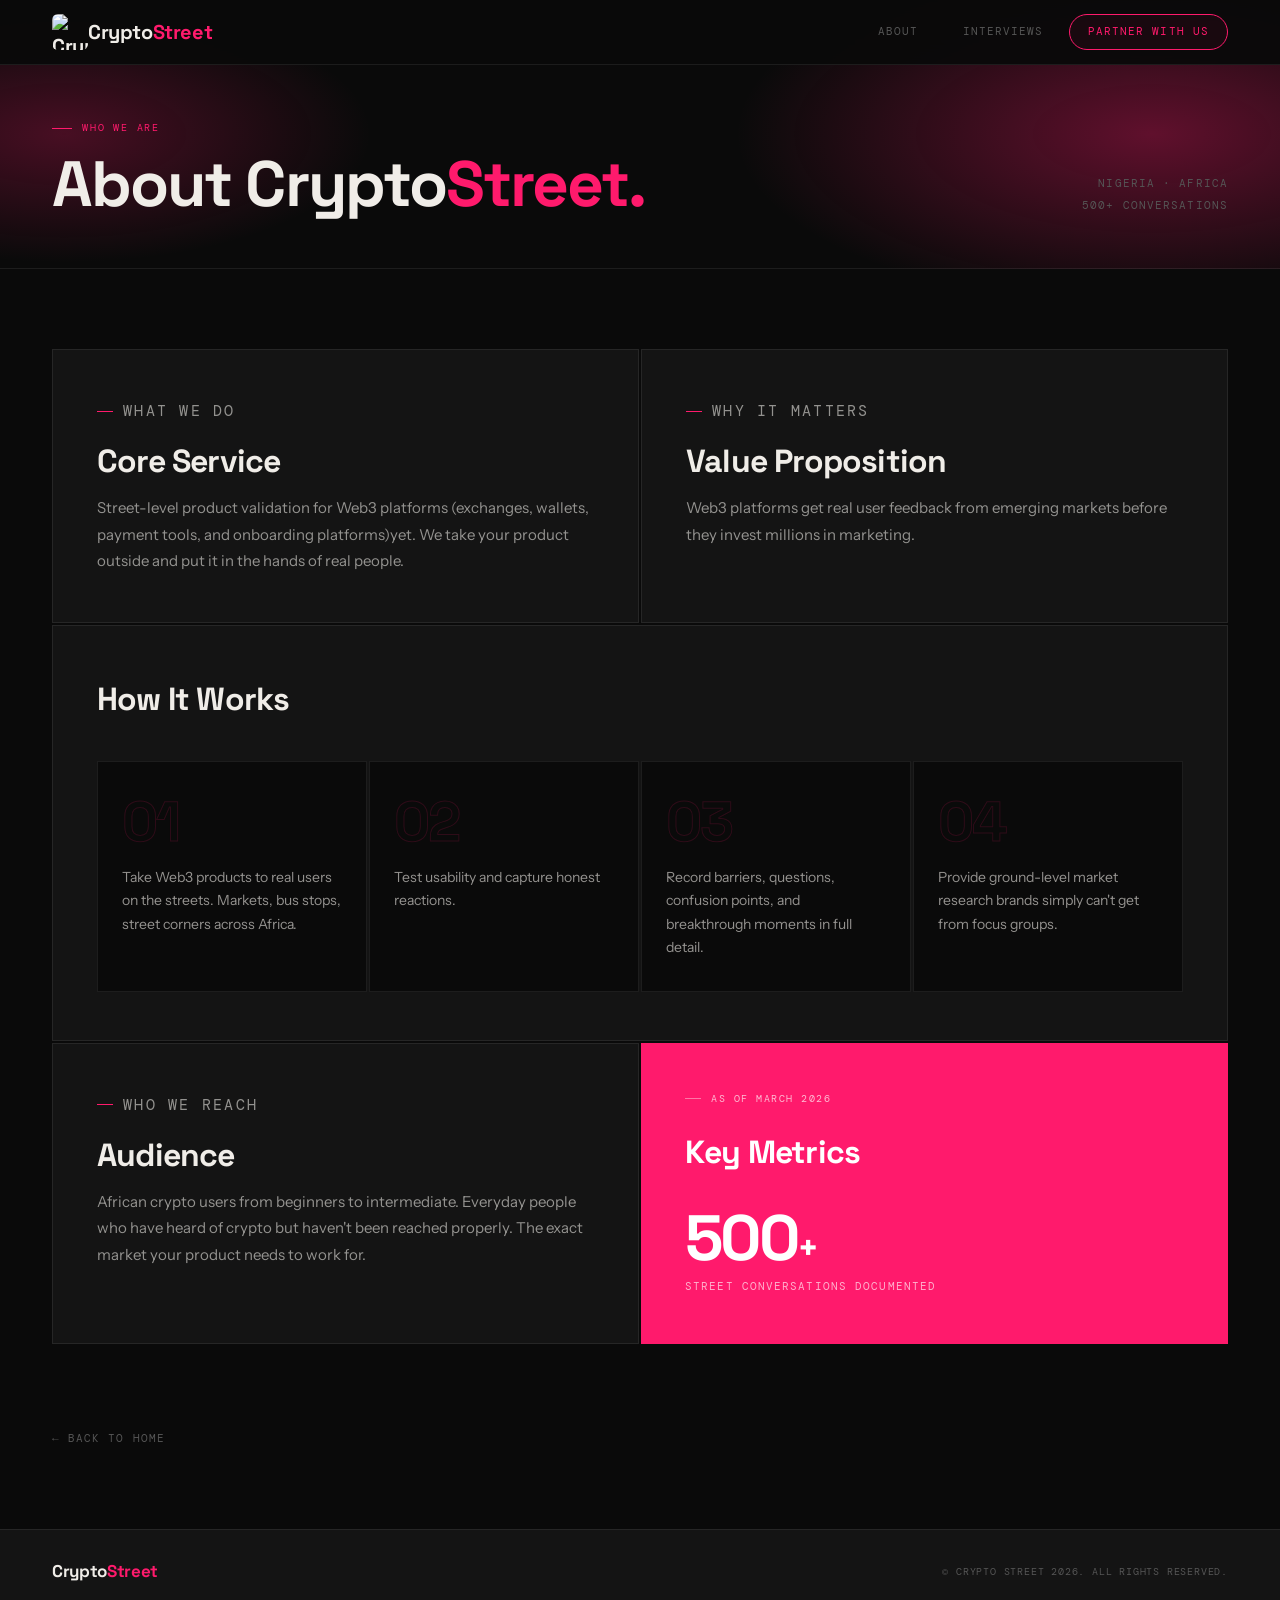
==== about.html @ 236e8fd0 "Add files via upload" ====
<!DOCTYPE html>
<html lang="en">
    <head>
        <meta charset="UTF-8">
        <meta name="viewport" content="width=device-width, initial-scale=1.0">
        <title>About — Crypto Street</title>
        <link rel="stylesheet" href="styles.css">
        <link href="https://fonts.googleapis.com/css2?family=Space+Grotesk:wght@600;700&family=DM+Mono:wght@400;500&family=Instrument+Sans:ital,wght@0,400;0,500;1,400&display=swap" rel="stylesheet">
    </head>

    <body>
        <header>
            <div class="header">
                <a href="index.html" class="logo"><img src="images/logo.jpg" alt="Crypto Street">Crypto<span>Street</span></a>
                <nav>
                    <a href="about.html">About</a>
                    <a href="interviews.html">Interviews</a>
                    <a href="partnership.html" class="nav-cta">Partner with us</a>
                </nav>
            </div>
        </header>

        <section class="about-hero">
            <div class="about-hero-inner">
                <div>
                    <p class="about-page-tag">Who we are</p>
                    <h1>About Crypto<span>Street.</span></h1>
                </div>
                <div class="about-hero-meta">
                    <span>Nigeria · Africa</span><br>
                    <span>500+ conversations</span>
                </div>
            </div>
        </section>

        <section class="about-content">
            <div class="about-top-grid">
                <div class="about-card">
                    <p class="about-card-tag">What we do</p>
                    <h3>Core Service</h3>
                    <p>Street-level product validation for Web3 platforms (exchanges, wallets, payment tools, and onboarding platforms)yet. We take your product outside and put it in the hands of real people.</p>
                </div>
                <div class="about-card">
                    <p class="about-card-tag">Why it matters</p>
                    <h3>Value Proposition</h3>
                    <p>Web3 platforms get real user feedback from emerging markets before they invest millions in marketing.</p>
                </div>
            </div>

            <div class="how-card">
                <h3>How It Works</h3>
                <div class="how-steps">
                    <div class="how-step">
                        <div class="how-step-num">01</div>
                        <p>Take Web3 products to real users on the streets. Markets, bus stops, street corners across Africa.</p>
                    </div>
                    <div class="how-step">
                        <div class="how-step-num">02</div>
                        <p>Test usability and capture honest reactions.</p>
                    </div>
                    <div class="how-step">
                        <div class="how-step-num">03</div>
                        <p>Record barriers, questions, confusion points, and breakthrough moments in full detail.</p>
                    </div>
                    <div class="how-step">
                        <div class="how-step-num">04</div>
                        <p>Provide ground-level market research brands simply can't get from focus groups.</p>
                    </div>
                </div>
            </div>

            <div class="about-bottom-grid">
                <div class="about-card">
                    <p class="about-card-tag">Who we reach</p>
                    <h3>Audience</h3>
                    <p>African crypto users from beginners to intermediate. Everyday people who have heard of crypto but haven't been reached properly. The exact market your product needs to work for.</p>
                </div>
                <div class="metrics-card">
                    <p class="about-card-tag">As of March 2026</p>
                    <h3>Key Metrics</h3>
                    <div class="metric-row">
                        <div class="metric-big">500<span style="font-size:36px">+</span></div>
                    </div>
                    <div class="metric-label">Street conversations documented</div>
                </div>
            </div>

            <a href="index.html" class="back-link">← Back to home</a>

        </section>

        <footer>
            <div class="footer-inner">
                <div class="footer-logo">Crypto<span>Street</span></div>
                <p>© Crypto Street 2026. All rights reserved.</p>
            </div>
        </footer>

    </body>
</html>
---- styles.css ----
*, *::before, *::after {
  margin: 0;
  padding: 0;
  box-sizing: border-box;
}

:root {
  --pink:    #FF1A6C;
  --ink:     #0a0a0a;
  --card:    #141414;
  --border:  rgba(255, 255, 255, 0.08);
  --muted:   #555;
  --text:    #f0ede8;
  --font-head:  'Space Grotesk', sans-serif;
  --font-mono:  'DM Mono', monospace;
  --font-body:  'Instrument Sans', sans-serif;
}

html {
  scroll-behavior: smooth;
}

body {
  background: var(--ink);
  color: var(--text);
  font-family: var(--font-body);
  font-size: 16px;
  line-height: 1.6;
  overflow-x: hidden;
}

img {
  display: block;
  max-width: 100%;
}

a {
  text-decoration: none;
  color: inherit;
}

header {
  position: fixed;
  top: 0; left: 0; right: 0;
  z-index: 100;
  background: rgba(10, 10, 10, 0.95);
  backdrop-filter: blur(16px);
  -webkit-backdrop-filter: blur(16px);
  border-bottom: 1px solid var(--border);
}

.header {
  display: flex;
  align-items: center;
  justify-content: space-between;
  padding: 0 52px;
  height: 64px;
}

.logo {
  font-family: var(--font-head);
  font-weight: 800;
  font-size: 20px;
  letter-spacing: -0.02em;
  color: var(--text);
  text-decoration: none;
  display: flex;
  align-items: center;
}

.logo img {
  width: 36px;
  height: 36px;
  object-fit: cover;
  object-position: 50% 20%;
  border-radius: 6px;
  flex-shrink: 0;
}

.logo span {
  color: var(--pink);
}

nav {
  display: flex;
  align-items: center;
  gap: 6px;
}

nav a {
  font-family: var(--font-mono);
  font-size: 11px;
  letter-spacing: 0.1em;
  text-transform: uppercase;
  color: var(--muted);
  text-decoration: none;
  padding: 8px 18px;
  border-radius: 999px;
  border: 1px solid transparent;
  transition: color 0.2s, border-color 0.2s, background 0.2s;
}

nav a:hover {
  color: var(--text);
  border-color: var(--border);
}

nav a.nav-cta {
  color: var(--pink);
  border-color: var(--pink);
  background: rgba(255, 26, 108, 0.06);
}

nav a.nav-cta:hover {
  background: var(--pink);
  color: #fff;
}

.images {
  display: flex;
  align-items: flex-end;
  justify-content: center;
  gap: 18px;
  padding: 100px 40px 0;
  min-height: 540px;
  position: relative;
  overflow: hidden;
  background:
    radial-gradient(ellipse 60% 70% at 80% 20%, rgba(255, 26, 108, 0.55) 0%, transparent 60%),
    radial-gradient(ellipse 50% 60% at 15% 10%, rgba(255, 26, 108, 0.45) 0%, transparent 55%),
    var(--ink);
}

.images > div {
  flex-shrink: 0;
  border-radius: 18px;
  overflow: hidden;
  border: 1px solid rgba(255, 255, 255, 0.1);
  box-shadow: 0 24px 60px rgba(0, 0, 0, 0.6);
  transition: transform 0.3s ease;
}

.images > div img {
  width: 100%;
  height: 100%;
  object-fit: cover;
  object-position: top center;
  display: block;
}

.images > div:hover {
  transform: translateY(-8px) !important;
  z-index: 10;
}

.image1 {
  width: 200px;
  height: 310px;
  transform: rotate(-9deg) translateY(20px);
  animation: float1 6s ease-in-out infinite;
}

.image2 {
  width: 215px;
  height: 340px;
  transform: rotate(-4deg) translateY(8px);
  animation: float2 7s ease-in-out infinite;
}

.image3 {
  width: 225px;
  height: 360px;
  transform: rotate(0deg) translateY(0px);
  animation: float3 8s ease-in-out infinite;
  z-index: 2;
}

.image4 {
  width: 215px;
  height: 340px;
  transform: rotate(4deg) translateY(8px);
  animation: float2 7.5s ease-in-out infinite reverse;
}

.image5 {
  width: 200px;
  height: 310px;
  transform: rotate(9deg) translateY(20px);
  animation: float1 6.5s ease-in-out infinite reverse;
}

@keyframes float1 {
  0%, 100% { transform: rotate(-9deg) translateY(20px); }
  50%       { transform: rotate(-9deg) translateY(6px); }
}

@keyframes float2 {
  0%, 100% { transform: rotate(-4deg) translateY(8px); }
  50%       { transform: rotate(-4deg) translateY(-4px); }
}

@keyframes float3 {
  0%, 100% { transform: rotate(0deg) translateY(0px); }
  50%       { transform: rotate(0deg) translateY(-12px); }
}

.section-label {
  display: flex;
  align-items: center;
  justify-content: center;
  gap: 16px;
  font-family: var(--font-mono);
  font-size: 11px;
  letter-spacing: 0.18em;
  text-transform: uppercase;
  color: var(--muted);
  margin-bottom: 48px;
}

.section-label .line {
  display: inline-block;
  width: 52px;
  height: 1px;
  background: var(--muted);
  flex-shrink: 0;
}

.content {
  padding: 100px 52px 0;
}

.intro-block {
  display: flex;
  align-items: flex-start;
  justify-content: space-between;
  gap: 60px;
  background: var(--card);
  border: 1px solid var(--border);
  padding: 56px 60px;
  margin-bottom: 100px;
}

.intro-text {
  flex: 1;
}

.intro-text h1 {
  font-family: var(--font-head);
  font-weight: 800;
  font-size: clamp(30px, 3.8vw, 54px);
  letter-spacing: -0.03em;
  line-height: 1.05;
  color: var(--text);
  margin-bottom: 24px;
}

.intro-text h1 span {
  color: var(--pink);
}

.intro-text p {
  font-size: 16px;
  line-height: 1.75;
  color: rgba(240, 237, 232, 0.58);
  max-width: 560px;
}

.intro-stats {
  display: flex;
  flex-direction: column;
  gap: 28px;
  flex-shrink: 0;
  align-items: flex-end;
}

.stat-n {
  font-family: var(--font-head);
  font-weight: 800;
  font-size: 42px;
  letter-spacing: -0.04em;
  line-height: 1;
  color: var(--text);
}

.stat-n span {
  color: var(--pink);
}

.stat-l {
  font-family: var(--font-mono);
  font-size: 9px;
  letter-spacing: 0.12em;
  text-transform: uppercase;
  color: var(--muted);
  margin-top: 4px;
  text-align: right;
}

.founder-block {
  display: grid;
  grid-template-columns: 320px 1fr;
  gap: 0;
  background: var(--card);
  border: 1px solid var(--border);
  margin-bottom: 100px;
}

.founder-image-wrap {
  display: flex;
  flex-direction: column;
  align-items: center;
  justify-content: center;
  padding: 52px 40px;
  border-right: 1px solid var(--border);
  gap: 18px;
}

.founder-image-wrap img {
  width: 200px;
  height: 200px;
  border-radius: 50%;
  object-fit: cover;
  object-position: top center;
  border: 3px solid var(--pink);
  box-shadow: 0 0 0 8px rgba(255, 26, 108, 0.1);
}

.founder-badge {
  background: var(--pink);
  color: #fff;
  font-family: var(--font-mono);
  font-size: 9px;
  letter-spacing: 0.12em;
  text-transform: uppercase;
  padding: 6px 16px;
  border-radius: 999px;
}

.founder-info {
  padding: 52px 56px;
  display: flex;
  flex-direction: column;
  justify-content: center;
  gap: 0;
}

.founder-name {
  font-family: var(--font-head);
  font-weight: 800;
  font-size: clamp(36px, 4vw, 56px);
  letter-spacing: -0.03em;
  line-height: 1.0;
  margin-bottom: 8px;
}

.founder-name span {
  color: var(--pink);
}

.founder-role {
  font-family: var(--font-mono);
  font-size: 11px;
  letter-spacing: 0.1em;
  text-transform: uppercase;
  color: var(--muted);
  margin-bottom: 28px;
}

.founder-bio {
  font-size: 16px;
  line-height: 1.8;
  color: rgba(240, 237, 232, 0.6);
  max-width: 500px;
  margin-bottom: 36px;
}

.founder-bio strong {
  color: var(--text);
  font-weight: 500;
}

.founder-socials {
  display: flex;
  flex-wrap: wrap;
  gap: 10px;
  margin-top: 8px;
}

.fsoc {
  display: inline-flex;
  align-items: center;
  gap: 8px;
  font-family: var(--font-mono);
  font-size: 11px;
  letter-spacing: 0.08em;
  text-transform: uppercase;
  padding: 11px 20px;
  border-radius: 999px;
  border: 1px solid rgba(255, 255, 255, 0.12);
  color: rgba(240, 237, 232, 0.7);
  text-decoration: none;
  transition: all 0.22s;
  background: rgba(255, 255, 255, 0.03);
}

.fsoc:hover {
  border-color: var(--pink);
  color: #fff;
  background: rgba(255, 26, 108, 0.1);
}

.fsoc-icon {
  font-size: 13px;
}

.why-grid {
  display: grid;
  grid-template-columns: repeat(3, 1fr);
  gap: 2px;
  margin-bottom: 56px;
}

.why-card {
  background: var(--card);
  border: 1px solid var(--border);
  padding: 40px 32px;
  position: relative;
  overflow: hidden;
  transition: background 0.25s;
}

.why-card:hover {
  background: #1c1c1c;
}

.why-card::after {
  content: '';
  position: absolute;
  bottom: 0; left: 0; right: 0;
  height: 2px;
  background: var(--pink);
  transform: scaleX(0);
  transform-origin: left;
  transition: transform 0.3s;
}

.why-card:hover::after {
  transform: scaleX(1);
}

.why-num {
  font-family: var(--font-head);
  font-weight: 800;
  font-size: 64px;
  line-height: 1;
  letter-spacing: -0.04em;
  color: transparent;
  -webkit-text-stroke: 1px rgba(255, 26, 108, 0.12);
  margin-bottom: 20px;
}

.why-card h5 {
  font-family: var(--font-head);
  font-weight: 700;
  font-size: 18px;
  color: var(--text);
  margin-bottom: 12px;
  letter-spacing: -0.01em;
}

.why-card p {
  font-size: 14px;
  color: var(--muted);
  line-height: 1.7;
}

.cta-row {
  display: flex;
  justify-content: center;
  padding: 56px 0 100px;
}

.btn-main {
  display: inline-flex;
  align-items: center;
  font-family: var(--font-head);
  font-weight: 700;
  font-size: 16px;
  text-decoration: none;
  padding: 18px 48px;
  background: var(--pink);
  color: #fff;
  border-radius: 999px;
  letter-spacing: 0.01em;
  transition: opacity 0.2s, transform 0.2s;
  box-shadow: 0 8px 32px rgba(255, 26, 108, 0.35);
}

.btn-main:hover {
  opacity: 0.88;
  transform: translateY(-2px);
}

.socials-grid {
  display: grid;
  grid-template-columns: repeat(5, 1fr);
  border: 1px solid var(--border);
  margin-bottom: 0;
}

.social-card {
  padding: 32px 24px;
  border-right: 1px solid var(--border);
  display: flex;
  flex-direction: column;
  align-items: flex-start;
  gap: 12px;
  text-decoration: none;
  transition: background 0.2s;
  cursor: pointer;
}

.social-card:last-child {
  border-right: none;
}

.social-card:hover {
  background: rgba(255, 26, 108, 0.05);
}

.social-icon {
  width: 40px;
  height: 40px;
  background: rgba(255, 255, 255, 0.05);
  border-radius: 8px;
  display: flex;
  align-items: center;
  justify-content: center;
  font-size: 17px;
  transition: background 0.2s;
}

.social-card:hover .social-icon {
  background: rgba(255, 26, 108, 0.12);
}

.social-name {
  font-family: var(--font-head);
  font-weight: 700;
  font-size: 14px;
  color: var(--text);
  display: block;
  margin-bottom: 3px;
}

.social-handle {
  font-family: var(--font-mono);
  font-size: 10px;
  letter-spacing: 0.05em;
  color: var(--muted);
}

.social-arrow {
  margin-top: auto;
  font-size: 14px;
  color: var(--muted);
  transition: color 0.2s;
}

.social-card:hover .social-arrow {
  color: var(--pink);
}

footer {
  background: var(--card);
  border-top: 1px solid var(--border);
  margin-top: 2px;
}

.footer-inner {
  display: flex;
  align-items: center;
  justify-content: space-between;
  padding: 28px 52px;
  flex-wrap: wrap;
  gap: 12px;
}

.footer-logo {
  font-family: var(--font-head);
  font-weight: 800;
  font-size: 17px;
  letter-spacing: -0.02em;
  color: var(--text);
}

.footer-logo span {
  color: var(--pink);
}

footer p {
  font-family: var(--font-mono);
  font-size: 10px;
  letter-spacing: 0.08em;
  text-transform: uppercase;
  color: var(--muted);
}

@media (max-width: 900px) {
  .header { padding: 0 24px; }

  nav a:not(.nav-cta) { display: none; }

  .images {
    padding: 88px 16px 0;
    gap: 8px;
    min-height: 400px;
    overflow-x: auto;
    justify-content: flex-start;
    scrollbar-width: none;
  }
  .images::-webkit-scrollbar { display: none; }

  .image1, .image2, .image3, .image4, .image5 {
    width: 145px !important;
    height: 230px !important;
    transform: none !important;
    animation: none !important;
    flex-shrink: 0;
  }

  .content { padding: 60px 24px 0; }

  .intro-block {
    flex-direction: column;
    padding: 36px 28px;
    gap: 36px;
    margin-bottom: 60px;
  }

  .intro-stats {
    flex-direction: row;
    flex-wrap: wrap;
    align-items: flex-start;
    gap: 20px;
  }

  .stat-l { text-align: left; }

  .founder-block {
    grid-template-columns: 1fr;
    margin-bottom: 60px;
  }

  .founder-image-wrap {
    border-right: none;
    border-bottom: 1px solid var(--border);
    padding: 40px 28px;
  }

  .founder-info { padding: 36px 28px; }

  .why-grid { grid-template-columns: 1fr; }

  .socials-grid { grid-template-columns: 1fr 1fr; }

  .social-card:nth-child(2n) { border-right: none; }
  .social-card { border-bottom: 1px solid var(--border); }

  .footer-inner { padding: 24px; flex-direction: column; align-items: flex-start; }

  .cta-row { padding: 40px 0 60px; }
}

.about-hero {
  padding: 64px 0 0;
  min-height: 220px;
  background:
    radial-gradient(ellipse 50% 100% at 90% 50%, rgba(255, 26, 108, 0.35) 0%, transparent 65%),
    radial-gradient(ellipse 40% 80% at 5% 50%, rgba(255, 26, 108, 0.25) 0%, transparent 60%),
    var(--ink);
  display: flex;
  align-items: flex-end;
  padding: 120px 52px 52px;
  border-bottom: 1px solid var(--border);
}

.about-hero-inner {
  display: flex;
  align-items: flex-end;
  justify-content: space-between;
  width: 100%;
  gap: 40px;
}

.about-page-tag {
  font-family: var(--font-mono);
  font-size: 10px;
  letter-spacing: 0.18em;
  text-transform: uppercase;
  color: var(--pink);
  display: flex;
  align-items: center;
  gap: 10px;
  margin-bottom: 16px;
}

.about-page-tag::before {
  content: '';
  width: 20px;
  height: 1px;
  background: var(--pink);
}

.about-hero h1 {
  font-family: var(--font-head);
  font-weight: 800;
  font-size: clamp(36px, 5vw, 72px);
  letter-spacing: -0.03em;
  line-height: 1.0;
  color: var(--text);
}

.about-hero h1 span {
  color: var(--pink);
}

.about-hero-meta {
  font-family: var(--font-mono);
  font-size: 11px;
  letter-spacing: 0.1em;
  text-transform: uppercase;
  color: var(--muted);
  text-align: right;
  line-height: 2;
  flex-shrink: 0;
}

.about-content {
  padding: 80px 52px 0;
}

.about-top-grid {
  display: grid;
  grid-template-columns: 1fr 1fr;
  gap: 2px;
  margin-bottom: 2px;
}

.about-card {
  background: var(--card);
  border: 1px solid var(--border);
  padding: 48px 44px;
  position: relative;
  overflow: hidden;
  transition: background 0.25s;
}

.about-card:hover {
  background: #1a1a1a;
}

.about-card::after {
  content: '';
  position: absolute;
  bottom: 0; left: 0; right: 0;
  height: 2px;
  background: var(--pink);
  transform: scaleX(0);
  transform-origin: left;
  transition: transform 0.3s;
}

.about-card:hover::after {
  transform: scaleX(1);
}

.about-card-tag {
  font-family: var(--font-mono);
  font-size: 10px;
  letter-spacing: 0.15em;
  text-transform: uppercase;
  color: var(--pink);
  display: flex;
  align-items: center;
  gap: 10px;
  margin-bottom: 20px;
}

.about-card-tag::before {
  content: '';
  width: 16px;
  height: 1px;
  background: var(--pink);
}

.about-card h3 {
  font-family: var(--font-head);
  font-weight: 800;
  font-size: clamp(22px, 2.5vw, 32px);
  letter-spacing: -0.025em;
  line-height: 1.1;
  margin-bottom: 16px;
  color: var(--text);
}

.about-card p {
  font-size: 15px;
  line-height: 1.75;
  color: rgba(240, 237, 232, 0.58);
}

.how-card {
  background: var(--card);
  border: 1px solid var(--border);
  padding: 48px 44px;
  margin-bottom: 2px;
}

.how-card h3 {
  font-family: var(--font-head);
  font-weight: 800;
  font-size: clamp(22px, 2.5vw, 32px);
  letter-spacing: -0.025em;
  margin-bottom: 36px;
  color: var(--text);
}

.how-steps {
  display: grid;
  grid-template-columns: repeat(4, 1fr);
  gap: 2px;
}

.how-step {
  background: var(--ink);
  border: 1px solid var(--border);
  padding: 32px 24px;
  position: relative;
  overflow: hidden;
  transition: background 0.2s;
}

.how-step:hover {
  background: #111;
}

.how-step-num {
  font-family: var(--font-head);
  font-weight: 800;
  font-size: 56px;
  line-height: 1;
  letter-spacing: -0.04em;
  color: transparent;
  -webkit-text-stroke: 1px rgba(255, 26, 108, 0.15);
  margin-bottom: 16px;
}

.how-step p {
  font-size: 14px;
  line-height: 1.65;
  color: rgba(240, 237, 232, 0.6);
}

.how-step p b {
  display: block;
  font-family: var(--font-head);
  font-weight: 700;
  font-size: 15px;
  color: var(--text);
  margin-bottom: 6px;
  font-style: normal;
}

.about-bottom-grid {
  display: grid;
  grid-template-columns: 1fr 1fr;
  gap: 2px;
  margin-bottom: 80px;
}

.metrics-card {
  background: var(--pink);
  padding: 48px 44px;
}

.metrics-card .about-card-tag {
  color: rgba(255,255,255,0.7);
}
.metrics-card .about-card-tag::before {
  background: rgba(255,255,255,0.4);
}

.metrics-card h3 {
  font-family: var(--font-head);
  font-weight: 800;
  font-size: clamp(22px, 2.5vw, 32px);
  letter-spacing: -0.025em;
  color: #fff;
  margin-bottom: 28px;
}

.metrics-card .metric-row {
  display: flex;
  align-items: baseline;
  gap: 12px;
  margin-bottom: 8px;
}

.metric-big {
  font-family: var(--font-head);
  font-weight: 800;
  font-size: 64px;
  line-height: 1;
  letter-spacing: -0.04em;
  color: #fff;
}

.metric-label {
  font-family: var(--font-mono);
  font-size: 11px;
  letter-spacing: 0.1em;
  text-transform: uppercase;
  color: rgba(255,255,255,0.65);
}

.back-link {
  display: inline-flex;
  align-items: center;
  gap: 8px;
  font-family: var(--font-mono);
  font-size: 11px;
  letter-spacing: 0.1em;
  text-transform: uppercase;
  color: var(--muted);
  text-decoration: none;
  padding: 0 0 80px;
  transition: color 0.2s;
}

.back-link:hover {
  color: var(--pink);
}

@media (max-width: 900px) {
  .about-hero { padding: 100px 24px 40px; }
  .about-hero-inner { flex-direction: column; align-items: flex-start; gap: 16px; }
  .about-hero-meta { text-align: left; }
  .about-content { padding: 60px 24px 0; }
  .about-top-grid { grid-template-columns: 1fr; }
  .how-steps { grid-template-columns: 1fr 1fr; }
  .about-bottom-grid { grid-template-columns: 1fr; }
}

@media (max-width: 600px) {
  .how-steps { grid-template-columns: 1fr; }
}

.interviews-hero {
  padding: 120px 52px 52px;
  min-height: 240px;
  background:
    radial-gradient(ellipse 55% 90% at 95% 50%, rgba(255, 26, 108, 0.32) 0%, transparent 60%),
    radial-gradient(ellipse 40% 70% at 0% 50%, rgba(255, 26, 108, 0.22) 0%, transparent 60%),
    var(--ink);
  border-bottom: 1px solid var(--border);
}

.interviews-hero-tag {
  font-family: var(--font-mono);
  font-size: 10px;
  letter-spacing: 0.18em;
  text-transform: uppercase;
  color: var(--pink);
  display: flex;
  align-items: center;
  gap: 10px;
  margin-bottom: 20px;
}

.interviews-hero-tag::before {
  content: '';
  width: 20px;
  height: 1px;
  background: var(--pink);
}

.interviews-hero h1 {
  font-family: var(--font-head);
  font-weight: 800;
  font-size: clamp(24px, 3.5vw, 48px);
  letter-spacing: -0.03em;
  line-height: 1.1;
  color: var(--text);
  max-width: 760px;
}

.interviews-hero h1 span {
  color: var(--pink);
}

.interviews-content {
  padding: 80px 52px 0;
}

.interviews-featured {
  display: grid;
  grid-template-columns: 1fr 1fr;
  gap: 2px;
  margin-bottom: 2px;
}

.interview-card {
  background: var(--card);
  border: 1px solid var(--border);
  padding: 40px 36px;
  display: flex;
  flex-direction: column;
  gap: 0;
  position: relative;
  overflow: hidden;
  transition: background 0.25s;
  text-decoration: none;
  color: inherit;
}

.interview-card:hover {
  background: #1a1a1a;
}

.interview-card::before {
  content: '';
  position: absolute;
  left: 0; top: 0; bottom: 0;
  width: 3px;
  background: var(--pink);
  transform: scaleY(0);
  transform-origin: bottom;
  transition: transform 0.3s;
}

.interview-card:hover::before {
  transform: scaleY(1);
}

.interview-card.featured {
  padding: 48px 40px;
}

.interview-type {
  font-family: var(--font-mono);
  font-size: 9px;
  letter-spacing: 0.15em;
  text-transform: uppercase;
  color: var(--pink);
  margin-bottom: 16px;
  display: flex;
  align-items: center;
  gap: 8px;
}

.interview-type::before {
  content: '';
  width: 14px;
  height: 1px;
  background: var(--pink);
}

.interview-card h3 {
  font-family: var(--font-head);
  font-weight: 800;
  font-size: clamp(18px, 2vw, 26px);
  letter-spacing: -0.025em;
  line-height: 1.15;
  color: var(--text);
  margin-bottom: 10px;
}

.interview-ep {
  font-family: var(--font-mono);
  font-size: 10px;
  letter-spacing: 0.1em;
  text-transform: uppercase;
  color: var(--muted);
  margin-bottom: 16px;
}

.interview-card p {
  font-size: 14px;
  line-height: 1.7;
  color: rgba(240, 237, 232, 0.55);
  flex: 1;
  margin-bottom: 28px;
}

.btn-watch {
  display: inline-flex;
  align-items: center;
  gap: 8px;
  font-family: var(--font-mono);
  font-size: 11px;
  letter-spacing: 0.1em;
  text-transform: uppercase;
  padding: 11px 22px;
  border-radius: 999px;
  border: 1px solid rgba(255, 255, 255, 0.12);
  color: var(--text);
  background: rgba(255, 255, 255, 0.04);
  cursor: pointer;
  transition: all 0.22s;
  width: fit-content;
  text-decoration: none;
}

.btn-watch:hover {
  border-color: var(--pink);
  background: rgba(255, 26, 108, 0.1);
  color: #fff;
}

.interviews-grid {
  display: grid;
  grid-template-columns: repeat(3, 1fr);
  gap: 2px;
  margin-bottom: 80px;
}

@media (max-width: 900px) {
  .interviews-hero { padding: 100px 24px 40px; }
  .interviews-content { padding: 60px 24px 0; }
  .interviews-featured { grid-template-columns: 1fr; }
  .interviews-grid { grid-template-columns: 1fr 1fr; }
}

@media (max-width: 600px) {
  .interviews-grid { grid-template-columns: 1fr; }
}

.partnership-hero {
  padding: 120px 52px 64px;
  background:
    radial-gradient(ellipse 60% 100% at 100% 50%, rgba(255, 26, 108, 0.38) 0%, transparent 60%),
    radial-gradient(ellipse 45% 80% at 0% 50%, rgba(255, 26, 108, 0.22) 0%, transparent 60%),
    var(--ink);
  border-bottom: 1px solid var(--border);
}

.partnership-layout{width:100%;max-width:680px;}

.partnership-hero-tag {
  font-family: var(--font-mono);
  font-size: 10px;
  letter-spacing: 0.18em;
  text-transform: uppercase;
  color: var(--pink);
  display: flex;
  align-items: center;
  gap: 10px;
  margin-bottom: 20px;
}

.partnership-hero-tag::before {
  content: '';
  width: 20px;
  height: 1px;
  background: var(--pink);
}

.partnership-hero h1 {
  font-family: var(--font-head);
  font-weight: 800;
  font-size: clamp(36px, 5.5vw, 80px);
  letter-spacing: -0.04em;
  line-height: 1.0;
  color: var(--text);
  margin-bottom: 20px;
}

.partnership-hero h1 span {
  color: var(--pink);
}

.partnership-hero h2 {
  font-family: var(--font-body);
  font-weight: 400;
  font-size: clamp(15px, 1.6vw, 20px);
  line-height: 1.65;
  color: rgba(240, 237, 232, 0.5);
  max-width: 560px;
}

.partnership-content {
  padding: 80px 52px 0;
  display: grid;
  grid-template-columns: 1fr 420px;
  gap: 2px;
  align-items: start;
  margin-bottom: 80px;
}

.form-card {
  background: var(--card);
  border: 1px solid var(--border);
  padding: 52px 48px;
}

.form-card-tag {
  font-family: var(--font-mono);
  font-size: 10px;
  letter-spacing: 0.15em;
  text-transform: uppercase;
  color: var(--pink);
  display: flex;
  align-items: center;
  gap: 10px;
  margin-bottom: 28px;
}

.form-card-tag::before {
  content: '';
  width: 16px;
  height: 1px;
  background: var(--pink);
}

.form-card h3 {
  font-family: var(--font-head);
  font-weight: 800;
  font-size: 28px;
  letter-spacing: -0.025em;
  color: var(--text);
  margin-bottom: 36px;
}

.form-group {
  display: flex;
  flex-direction: column;
  gap: 8px;
  margin-bottom: 24px;
}

.form-group label {
  font-family: var(--font-mono);
  font-size: 10px;
  letter-spacing: 0.12em;
  text-transform: uppercase;
  color: var(--muted);
}

.form-group input,
.form-group textarea {
  background: var(--ink);
  border: 1px solid var(--border);
  color: var(--text);
  font-family: var(--font-body);
  font-size: 15px;
  padding: 14px 18px;
  outline: none;
  transition: border-color 0.2s;
  width: 100%;
  border-radius: 0;
  -webkit-appearance: none;
}

.form-group input::placeholder,
.form-group textarea::placeholder {
  color: var(--muted);
  font-size: 14px;
}

.form-group input:focus,
.form-group textarea:focus {
  border-color: var(--pink);
}

.form-group textarea {
  resize: vertical;
  min-height: 130px;
  line-height: 1.6;
}

.btn-send {
  display: inline-flex;
  align-items: center;
  justify-content: center;
  gap: 10px;
  width: 100%;
  font-family: var(--font-head);
  font-weight: 700;
  font-size: 15px;
  letter-spacing: 0.01em;
  padding: 16px 32px;
  background: var(--pink);
  color: #fff;
  border: none;
  cursor: pointer;
  transition: opacity 0.2s, transform 0.2s;
  box-shadow: 0 8px 32px rgba(255, 26, 108, 0.3);
  margin-top: 8px;
}

.btn-send:hover {
  opacity: 0.88;
  transform: translateY(-1px);
}

.partnership-info {
  display: flex;
  flex-direction: column;
  gap: 2px;
}

.info-card {
  background: var(--card);
  border: 1px solid var(--border);
  padding: 36px 32px;
  position: relative;
  overflow: hidden;
  transition: background 0.25s;
}

.info-card:hover {
  background: #1a1a1a;
}

.info-card::after {
  content: '';
  position: absolute;
  bottom: 0; left: 0; right: 0;
  height: 2px;
  background: var(--pink);
  transform: scaleX(0);
  transform-origin: left;
  transition: transform 0.3s;
}

.info-card:hover::after {
  transform: scaleX(1);
}

.info-card-num {
  font-family: var(--font-head);
  font-weight: 800;
  font-size: 48px;
  line-height: 1;
  letter-spacing: -0.04em;
  color: transparent;
  -webkit-text-stroke: 1px rgba(255, 26, 108, 0.15);
  margin-bottom: 12px;
}

.info-card h4 {
  font-family: var(--font-head);
  font-weight: 700;
  font-size: 17px;
  letter-spacing: -0.01em;
  color: var(--text);
  margin-bottom: 10px;
}

.info-card p {
  font-size: 13px;
  line-height: 1.7;
  color: var(--muted);
}

.info-card.pink {
  background: var(--pink);
  border-color: var(--pink);
}

.info-card.pink::after { display: none; }

.info-card.pink h4 {
  color: #fff;
}

.info-card.pink p {
  color: rgba(255,255,255,0.7);
}

.info-card.pink .info-card-num {
  -webkit-text-stroke: 1px rgba(255,255,255,0.2);
}

.quote-block {
  position: relative;
  padding: 0 0 0 32px;
}

.quote-icon {
  font-size: 32px;
  color: #FF1A6C;
  line-height: 1;
}

.fa-quote-left {
  display: block;
  margin-bottom: 12px;
}

.fa-quote-right {
  display: inline;
  margin-left: 6px;
  vertical-align: middle;
}

.attention {
  color: white;
}

@media (max-width: 900px) {
  .partnership-hero { padding: 100px 24px 48px; }
  .partnership-content {
    grid-template-columns: 1fr;
    padding: 60px 24px 0;
  }
  .form-card { padding: 36px 24px; }
}
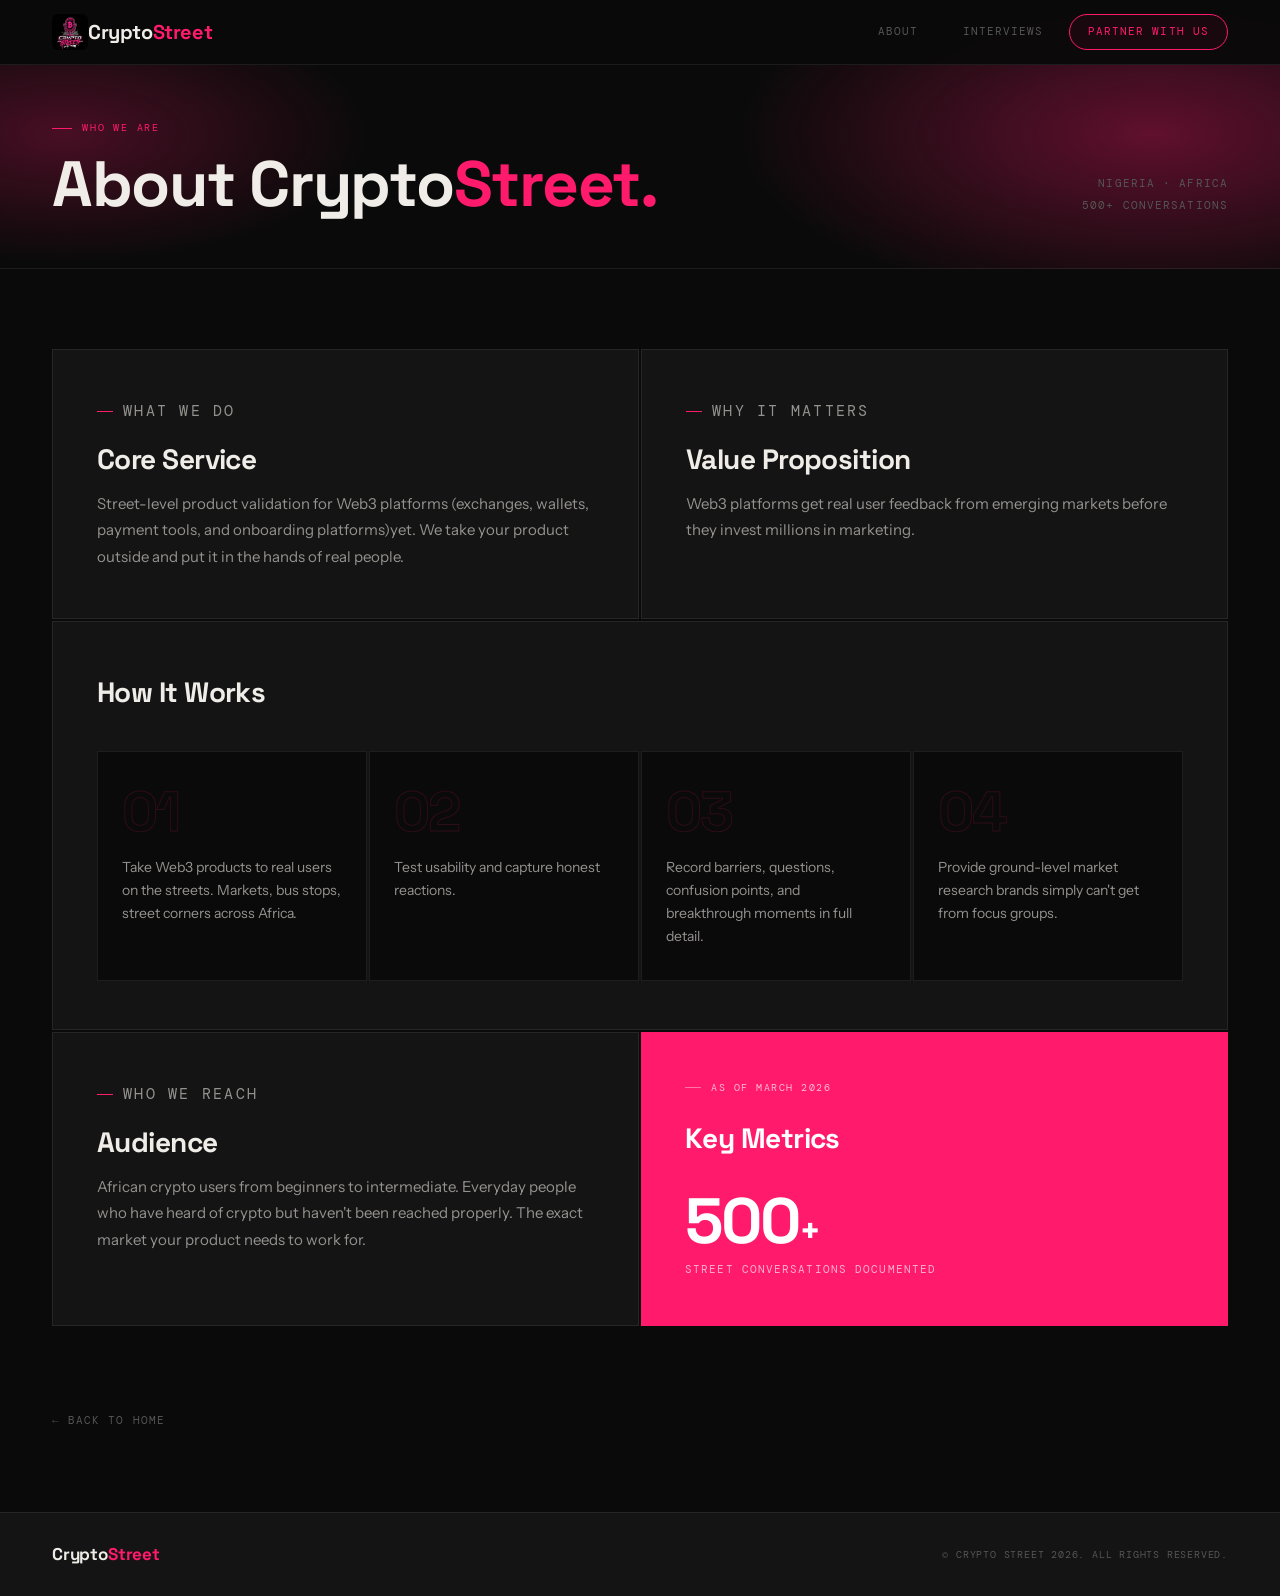
==== commit 799bd182: "Add files via upload" ====
--- a/about.html
+++ b/about.html
@@ -9,16 +9,25 @@
     </head>
 
     <body>
-        <header>
-            <div class="header">
-                <a href="index.html" class="logo"><img src="images/logo.jpg" alt="Crypto Street">Crypto<span>Street</span></a>
-                <nav>
-                    <a href="about.html">About</a>
-                    <a href="interviews.html">Interviews</a>
-                    <a href="partnership.html" class="nav-cta">Partner with us</a>
-                </nav>
-            </div>
-        </header>
+       <header>
+    <div class="header">
+      <a href="index.html" class="logo">
+        <img src="images/logo.jpg" alt="Crypto Street">
+        Crypto<span>Street</span>
+      </a>
+      <nav>
+        <a href="about.html" class="nav-link">About</a>
+        <a href="interviews.html" class="nav-link">Interviews</a>
+        <a href="partnership.html" class="nav-cta">Partner with us</a>
+        <button class="hamburger" id="hamburger">&#9776;</button>
+      </nav>
+    </div>
+    <div class="mobile-menu" id="mobileMenu">
+      <a href="about.html">About</a>
+      <a href="interviews.html">Interviews</a>
+      <a href="partnership.html" class="nav-cta">Partner with us</a>
+    </div>
+  </header>
 
         <section class="about-hero">
             <div class="about-hero-inner">
@@ -96,5 +105,6 @@
             </div>
         </footer>
 
+        <script src="functionality.js"></script>
     </body>
 </html>
--- a/styles.css
+++ b/styles.css
@@ -1,1419 +1,275 @@
-*, *::before, *::after {
-  margin: 0;
-  padding: 0;
-  box-sizing: border-box;
-}
-
-:root {
-  --pink:    #FF1A6C;
-  --ink:     #0a0a0a;
-  --card:    #141414;
-  --border:  rgba(255, 255, 255, 0.08);
-  --muted:   #555;
-  --text:    #f0ede8;
-  --font-head:  'Space Grotesk', sans-serif;
-  --font-mono:  'DM Mono', monospace;
-  --font-body:  'Instrument Sans', sans-serif;
-}
-
-html {
-  scroll-behavior: smooth;
-}
-
-body {
-  background: var(--ink);
-  color: var(--text);
-  font-family: var(--font-body);
-  font-size: 16px;
-  line-height: 1.6;
-  overflow-x: hidden;
-}
-
-img {
-  display: block;
-  max-width: 100%;
-}
-
-a {
-  text-decoration: none;
-  color: inherit;
-}
-
-header {
+
+*,*::before,*::after{margin:0;padding:0;box-sizing:border-box;}
+:root{
+  --pink:#FF1A6C;--ink:#0a0a0a;--card:#141414;
+  --border:rgba(255,255,255,0.08);--muted:#555;--text:#f0ede8;
+  --font-head:'Space Grotesk',sans-serif;
+  --font-mono:'DM Mono',monospace;
+  --font-body:'Instrument Sans',sans-serif;
+}
+html{scroll-behavior:smooth;}
+body{background:var(--ink);color:var(--text);font-family:var(--font-body);font-size:16px;line-height:1.6;overflow-x:hidden;}
+img{display:block;max-width:100%;}
+a{text-decoration:none;color:inherit;}
+
+header{position:fixed;top:0;left:0;right:0;z-index:100;background:rgba(10,10,10,0.95);backdrop-filter:blur(16px);-webkit-backdrop-filter:blur(16px);border-bottom:1px solid var(--border);}
+.header{display:flex;align-items:center;justify-content:space-between;padding:0 52px;height:64px;}
+.logo{font-family:var(--font-head);font-weight:700;font-size:20px;letter-spacing:-0.02em;color:var(--text);text-decoration:none;display:flex;align-items:center;}
+.logo img{width:36px;height:36px;object-fit:cover;object-position:50% 20%;border-radius:6px;flex-shrink:0;}
+.logo span{color:var(--pink);}
+nav{display:flex;align-items:center;gap:6px;}
+nav a{font-family:var(--font-mono);font-size:11px;letter-spacing:0.1em;text-transform:uppercase;color:var(--muted);text-decoration:none;padding:8px 18px;border-radius:999px;border:1px solid transparent;transition:color 0.2s,border-color 0.2s,background 0.2s;}
+nav a:hover{color:var(--text);border-color:var(--border);}
+nav a.nav-cta{color:var(--pink);border-color:var(--pink);background:rgba(255,26,108,0.06);}
+nav a.nav-cta:hover{background:var(--pink);color:#fff;}
+
+.images{display:flex;align-items:flex-end;justify-content:center;gap:18px;padding:90px 40px 0;min-height:520px;overflow:hidden;background:radial-gradient(ellipse 60% 70% at 80% 20%,rgba(255,26,108,0.55) 0%,transparent 60%),radial-gradient(ellipse 50% 60% at 15% 10%,rgba(255,26,108,0.45) 0%,transparent 55%),var(--ink);}
+.images>div{flex-shrink:0;border-radius:18px;overflow:hidden;border:1px solid rgba(255,255,255,0.1);box-shadow:0 24px 60px rgba(0,0,0,0.6);transition:transform 0.3s ease;}
+.images>div img{width:100%;height:100%;object-fit:cover;object-position:top center;}
+.images>div:hover{z-index:10;transform:translateY(-10px) !important;}
+.image1{width:195px;height:300px;transform:rotate(-9deg) translateY(20px);animation:f1 6s ease-in-out infinite;}
+.image2{width:210px;height:330px;transform:rotate(-4deg) translateY(8px);animation:f2 7s ease-in-out infinite;}
+.image3{width:225px;height:355px;transform:rotate(0deg);z-index:2;animation:f3 8s ease-in-out infinite;}
+.image4{width:210px;height:330px;transform:rotate(4deg) translateY(8px);animation:f2 7.5s ease-in-out infinite reverse;}
+.image5{width:195px;height:300px;transform:rotate(9deg) translateY(20px);animation:f1 6.5s ease-in-out infinite reverse;}
+@keyframes f1{0%,100%{transform:rotate(-9deg) translateY(20px)}50%{transform:rotate(-9deg) translateY(6px)}}
+@keyframes f2{0%,100%{transform:rotate(-4deg) translateY(8px)}50%{transform:rotate(-4deg) translateY(-4px)}}
+@keyframes f3{0%,100%{transform:rotate(0deg) translateY(0)}50%{transform:rotate(0deg) translateY(-12px)}}
+
+.section-label{display:flex;align-items:center;justify-content:center;gap:16px;font-family:var(--font-mono);font-size:11px;letter-spacing:0.18em;text-transform:uppercase;color:var(--muted);margin-bottom:48px;}
+.section-label .line{display:inline-block;width:52px;height:1px;background:var(--muted);flex-shrink:0;}
+
+.content{padding:100px 52px 0;}
+
+.intro-block{display:flex;align-items:flex-start;justify-content:space-between;gap:60px;background:var(--card);border:1px solid var(--border);padding:56px 60px;margin-bottom:100px;}
+.intro-text h1{font-family:var(--font-head);font-weight:700;font-size:clamp(28px,3.5vw,50px);letter-spacing:-0.02em;line-height:1.05;margin-bottom:24px;}
+.intro-text h1 span{color:var(--pink);}
+.intro-text p{font-size:16px;line-height:1.75;color:rgba(240,237,232,0.58);max-width:540px;}
+.intro-stats{display:flex;flex-direction:column;gap:28px;flex-shrink:0;align-items:flex-end;}
+.stat-n{font-family:var(--font-head);font-weight:700;font-size:42px;letter-spacing:-0.03em;line-height:1;}
+.stat-n span{color:var(--pink);}
+.stat-l{font-family:var(--font-mono);font-size:9px;letter-spacing:0.12em;text-transform:uppercase;color:var(--muted);margin-top:4px;text-align:right;}
+
+.founder-block{display:grid;grid-template-columns:300px 1fr;background:var(--card);border:1px solid var(--border);margin-bottom:100px;}
+.founder-image-wrap{display:flex;flex-direction:column;align-items:center;justify-content:center;padding:52px 36px;border-right:1px solid var(--border);gap:18px;}
+.founder-image-wrap img{width:190px;height:190px;border-radius:50%;object-fit:cover;object-position:top center;border:3px solid var(--pink);box-shadow:0 0 0 8px rgba(255,26,108,0.1);}
+.founder-badge{background:var(--pink);color:#fff;font-family:var(--font-mono);font-size:9px;letter-spacing:0.12em;text-transform:uppercase;padding:6px 16px;border-radius:999px;}
+.founder-info{padding:52px;display:flex;flex-direction:column;justify-content:center;}
+.founder-name{font-family:var(--font-head);font-weight:700;font-size:clamp(32px,4vw,54px);letter-spacing:-0.02em;line-height:1;margin-bottom:8px;}
+.founder-name span{color:var(--pink);}
+.founder-role{font-family:var(--font-mono);font-size:11px;letter-spacing:0.1em;text-transform:uppercase;color:var(--muted);margin-bottom:28px;}
+.founder-bio{font-size:16px;line-height:1.8;color:rgba(240,237,232,0.6);max-width:500px;margin-bottom:36px;}
+.founder-bio strong{color:var(--text);font-weight:500;}
+.founder-socials{display:flex;flex-wrap:wrap;gap:10px;margin-top:8px;}
+.fsoc{display:inline-flex;align-items:center;gap:8px;font-family:var(--font-mono);font-size:11px;letter-spacing:0.08em;text-transform:uppercase;padding:11px 20px;border-radius:999px;border:1px solid rgba(255,255,255,0.12);color:rgba(240,237,232,0.7);text-decoration:none;transition:all 0.22s;background:rgba(255,255,255,0.03);}
+.fsoc:hover{border-color:var(--pink);color:#fff;background:rgba(255,26,108,0.1);}
+
+.why-grid{display:grid;grid-template-columns:repeat(3,1fr);gap:2px;margin-bottom:56px;}
+.why-card{background:var(--card);border:1px solid var(--border);padding:40px 32px;position:relative;overflow:hidden;transition:background 0.25s;}
+.why-card:hover{background:#1c1c1c;}
+.why-card::after{content:'';position:absolute;bottom:0;left:0;right:0;height:2px;background:var(--pink);transform:scaleX(0);transform-origin:left;transition:transform 0.3s;}
+.why-card:hover::after{transform:scaleX(1);}
+.why-num{font-family:var(--font-head);font-weight:700;font-size:64px;line-height:1;letter-spacing:-0.03em;color:transparent;-webkit-text-stroke:1px rgba(255,26,108,0.12);margin-bottom:20px;}
+.why-card h5{font-family:var(--font-head);font-weight:700;font-size:18px;color:var(--text);margin-bottom:12px;}
+.why-card p{font-size:14px;color:var(--muted);line-height:1.7;}
+
+.cta-row{display:flex;justify-content:center;padding:56px 0 100px;}
+.btn-main{display:inline-flex;align-items:center;font-family:var(--font-head);font-weight:700;font-size:16px;padding:18px 48px;background:var(--pink);color:#fff;border-radius:999px;transition:opacity 0.2s,transform 0.2s;box-shadow:0 8px 32px rgba(255,26,108,0.35);}
+.btn-main:hover{opacity:0.88;transform:translateY(-2px);}
+
+.socials-grid{display:grid;grid-template-columns:repeat(5,1fr);border:1px solid var(--border);}
+.social-card{padding:32px 24px;border-right:1px solid var(--border);display:flex;flex-direction:column;align-items:flex-start;gap:12px;text-decoration:none;transition:background 0.2s;cursor:pointer;}
+.social-card:last-child{border-right:none;}
+.social-card:hover{background:rgba(255,26,108,0.05);}
+.social-icon{width:40px;height:40px;background:rgba(255,255,255,0.05);border-radius:8px;display:flex;align-items:center;justify-content:center;font-size:17px;transition:background 0.2s;}
+.social-card:hover .social-icon{background:rgba(255,26,108,0.12);}
+.social-name{font-family:var(--font-head);font-weight:700;font-size:14px;color:var(--text);display:block;margin-bottom:3px;}
+.social-handle{font-family:var(--font-mono);font-size:10px;letter-spacing:0.05em;color:var(--muted);}
+.social-arrow{margin-top:auto;font-size:14px;color:var(--muted);transition:color 0.2s;}
+.social-card:hover .social-arrow{color:var(--pink);}
+
+footer{background:var(--card);border-top:1px solid var(--border);margin-top:2px;}
+.footer-inner{display:flex;align-items:center;justify-content:space-between;padding:28px 52px;flex-wrap:wrap;gap:12px;}
+.footer-logo{font-family:var(--font-head);font-weight:700;font-size:17px;letter-spacing:-0.01em;color:var(--text);}
+.footer-logo span{color:var(--pink);}
+footer p{font-family:var(--font-mono);font-size:10px;letter-spacing:0.08em;text-transform:uppercase;color:var(--muted);}
+
+.back-link{display:inline-flex;align-items:center;gap:8px;font-family:var(--font-mono);font-size:11px;letter-spacing:0.1em;text-transform:uppercase;color:var(--muted);text-decoration:none;padding:0 0 80px;transition:color 0.2s;}
+.back-link:hover{color:var(--pink);}
+
+.about-hero{padding:120px 52px 52px;min-height:220px;background:radial-gradient(ellipse 50% 100% at 90% 50%,rgba(255,26,108,0.35) 0%,transparent 65%),radial-gradient(ellipse 40% 80% at 5% 50%,rgba(255,26,108,0.25) 0%,transparent 60%),var(--ink);border-bottom:1px solid var(--border);display:flex;align-items:flex-end;}
+.about-hero-inner{display:flex;align-items:flex-end;justify-content:space-between;width:100%;gap:40px;}
+.about-page-tag{font-family:var(--font-mono);font-size:10px;letter-spacing:0.18em;text-transform:uppercase;color:var(--pink);display:flex;align-items:center;gap:10px;margin-bottom:16px;}
+.about-page-tag::before{content:'';width:20px;height:1px;background:var(--pink);}
+.about-hero h1{font-family:var(--font-head);font-weight:700;font-size:clamp(36px,5vw,72px);letter-spacing:-0.02em;line-height:1.0;color:var(--text);}
+.about-hero h1 span{color:var(--pink);}
+.about-hero-meta{font-family:var(--font-mono);font-size:11px;letter-spacing:0.1em;text-transform:uppercase;color:var(--muted);text-align:right;line-height:2;flex-shrink:0;}
+.about-content{padding:80px 52px 0;}
+.about-top-grid{display:grid;grid-template-columns:1fr 1fr;gap:2px;margin-bottom:2px;}
+.about-card{background:var(--card);border:1px solid var(--border);padding:48px 44px;position:relative;overflow:hidden;transition:background 0.25s;}
+.about-card:hover{background:#1a1a1a;}
+.about-card::after{content:'';position:absolute;bottom:0;left:0;right:0;height:2px;background:var(--pink);transform:scaleX(0);transform-origin:left;transition:transform 0.3s;}
+.about-card:hover::after{transform:scaleX(1);}
+.about-card-tag{font-family:var(--font-mono);font-size:10px;letter-spacing:0.15em;text-transform:uppercase;color:var(--pink);display:flex;align-items:center;gap:10px;margin-bottom:20px;}
+.about-card-tag::before{content:'';width:16px;height:1px;background:var(--pink);}
+.about-card h3{font-family:var(--font-head);font-weight:700;font-size:clamp(20px,2.2vw,28px);letter-spacing:-0.02em;line-height:1.1;margin-bottom:16px;color:var(--text);}
+.about-card p{font-size:15px;line-height:1.75;color:rgba(240,237,232,0.58);}
+.how-card{background:var(--card);border:1px solid var(--border);padding:48px 44px;margin-bottom:2px;}
+.how-card h3{font-family:var(--font-head);font-weight:700;font-size:clamp(20px,2.2vw,28px);letter-spacing:-0.02em;margin-bottom:36px;color:var(--text);}
+.how-steps{display:grid;grid-template-columns:repeat(4,1fr);gap:2px;}
+.how-step{background:var(--ink);border:1px solid var(--border);padding:32px 24px;transition:background 0.2s;}
+.how-step:hover{background:#111;}
+.how-step-num{font-family:var(--font-head);font-weight:700;font-size:56px;line-height:1;letter-spacing:-0.03em;color:transparent;-webkit-text-stroke:1px rgba(255,26,108,0.15);margin-bottom:16px;}
+.how-step p{font-size:14px;line-height:1.65;color:rgba(240,237,232,0.6);}
+.how-step p b{display:block;font-family:var(--font-head);font-weight:700;font-size:15px;color:var(--text);margin-bottom:6px;}
+.about-bottom-grid{display:grid;grid-template-columns:1fr 1fr;gap:2px;margin-bottom:80px;}
+.metrics-card{background:var(--pink);padding:48px 44px;}
+.metrics-card .about-card-tag{color:rgba(255,255,255,0.7);}
+.metrics-card .about-card-tag::before{background:rgba(255,255,255,0.4);}
+.metrics-card h3{font-family:var(--font-head);font-weight:700;font-size:clamp(20px,2.2vw,28px);letter-spacing:-0.02em;color:#fff;margin-bottom:28px;}
+.metric-row{display:flex;align-items:baseline;gap:12px;margin-bottom:8px;}
+.metric-big{font-family:var(--font-head);font-weight:700;font-size:64px;line-height:1;letter-spacing:-0.03em;color:#fff;}
+.metric-label{font-family:var(--font-mono);font-size:11px;letter-spacing:0.1em;text-transform:uppercase;color:rgba(255,255,255,0.65);}
+
+.interviews-hero{padding:120px 52px 52px;min-height:240px;background:radial-gradient(ellipse 55% 90% at 95% 50%,rgba(255,26,108,0.32) 0%,transparent 60%),radial-gradient(ellipse 40% 70% at 0% 50%,rgba(255,26,108,0.22) 0%,transparent 60%),var(--ink);border-bottom:1px solid var(--border);}
+.interviews-hero-tag{font-family:var(--font-mono);font-size:10px;letter-spacing:0.18em;text-transform:uppercase;color:var(--pink);display:flex;align-items:center;gap:10px;margin-bottom:20px;}
+.interviews-hero-tag::before{content:'';width:20px;height:1px;background:var(--pink);}
+.interviews-hero h1{font-family:var(--font-head);font-weight:700;font-size:clamp(24px,3.5vw,48px);letter-spacing:-0.02em;line-height:1.1;color:var(--text);max-width:760px;}
+.interviews-hero h1 span{color:var(--pink);}
+.interviews-content{padding:80px 52px 0;}
+.interviews-featured{display:grid;grid-template-columns:1fr 1fr;gap:2px;margin-bottom:2px;}
+.interview-card{background:var(--card);border:1px solid var(--border);padding:40px 36px;display:flex;flex-direction:column;position:relative;overflow:hidden;transition:background 0.25s;text-decoration:none;color:inherit;}
+.interview-card:hover{background:#1a1a1a;}
+.interview-card::before{content:'';position:absolute;left:0;top:0;bottom:0;width:3px;background:var(--pink);transform:scaleY(0);transform-origin:bottom;transition:transform 0.3s;}
+.interview-card:hover::before{transform:scaleY(1);}
+.interview-card.featured{padding:48px 40px;}
+.interview-type{font-family:var(--font-mono);font-size:9px;letter-spacing:0.15em;text-transform:uppercase;color:var(--pink);margin-bottom:16px;display:flex;align-items:center;gap:8px;}
+.interview-type::before{content:'';width:14px;height:1px;background:var(--pink);}
+.interview-card h3{font-family:var(--font-head);font-weight:700;font-size:clamp(18px,2vw,24px);letter-spacing:-0.02em;line-height:1.15;color:var(--text);margin-bottom:10px;}
+.interview-ep{font-family:var(--font-mono);font-size:10px;letter-spacing:0.1em;text-transform:uppercase;color:var(--muted);margin-bottom:16px;}
+.interview-card p{font-size:14px;line-height:1.7;color:rgba(240,237,232,0.55);flex:1;margin-bottom:28px;}
+.btn-watch{display:inline-flex;align-items:center;gap:8px;font-family:var(--font-mono);font-size:11px;letter-spacing:0.1em;text-transform:uppercase;padding:11px 22px;border-radius:999px;border:1px solid rgba(255,255,255,0.12);color:var(--text);background:rgba(255,255,255,0.04);transition:all 0.22s;width:fit-content;}
+.btn-watch:hover{border-color:var(--pink);background:rgba(255,26,108,0.1);color:#fff;}
+.interviews-grid{display:grid;grid-template-columns:repeat(3,1fr);gap:2px;margin-bottom:80px;}
+
+.partnership-hero{padding:120px 52px 64px;background:radial-gradient(ellipse 60% 100% at 100% 50%,rgba(255,26,108,0.38) 0%,transparent 60%),radial-gradient(ellipse 45% 80% at 0% 50%,rgba(255,26,108,0.22) 0%,transparent 60%),var(--ink);border-bottom:1px solid var(--border);}
+.partnership-hero-tag{font-family:var(--font-mono);font-size:10px;letter-spacing:0.18em;text-transform:uppercase;color:var(--pink);display:flex;align-items:center;gap:10px;margin-bottom:20px;}
+.partnership-hero-tag::before{content:'';width:20px;height:1px;background:var(--pink);}
+.partnership-hero h1{font-family:var(--font-head);font-weight:700;font-size:clamp(36px,5.5vw,80px);letter-spacing:-0.03em;line-height:1.0;color:var(--text);margin-bottom:20px;}
+.partnership-hero h1 span{color:var(--pink);}
+.partnership-hero h2{font-family:var(--font-body);font-weight:400;font-size:clamp(15px,1.6vw,20px);line-height:1.65;color:rgba(240,237,232,0.5);max-width:560px;}
+.partnership-content{padding:80px 0 0;display:flex;justify-content:center;}
+.form-card{background:var(--card);border:1px solid var(--border);padding:52px 48px; width: 100%; max-width: 100%;}
+.form-card-tag{font-family:var(--font-mono);font-size:10px;letter-spacing:0.15em;text-transform:uppercase;color:var(--pink);display:flex;align-items:center;gap:10px;margin-bottom:28px;}
+.form-card-tag::before{content:'';width:16px;height:1px;background:var(--pink);}
+.form-card h3{font-family:var(--font-head);font-weight:700;font-size:26px;letter-spacing:-0.02em;color:var(--text);margin-bottom:36px;}
+.form-group{display:flex;flex-direction:column;gap:8px;margin-bottom:24px;}
+.form-group label{font-family:var(--font-mono);font-size:10px;letter-spacing:0.12em;text-transform:uppercase;color:var(--muted);}
+.form-group input,.form-group textarea{background:var(--ink);border:1px solid var(--border);color:var(--text);font-family:var(--font-body);font-size:15px;padding:14px 18px;outline:none;transition:border-color 0.2s;width:100%;border-radius:0;-webkit-appearance:none;}
+.form-group input::placeholder,.form-group textarea::placeholder{color:var(--muted);font-size:14px;}
+.form-group input:focus,.form-group textarea:focus{border-color:var(--pink);}
+.form-group textarea{resize:vertical;min-height:130px;line-height:1.6;}
+.btn-send{display:inline-flex;align-items:center;justify-content:center;width:100%;font-family:var(--font-head);font-weight:700;font-size:15px;padding:16px 32px;background:var(--pink);color:#fff;border:none;cursor:pointer;transition:opacity 0.2s,transform 0.2s;box-shadow:0 8px 32px rgba(255,26,108,0.3);margin-top:8px;}
+.btn-send:hover{opacity:0.88;transform:translateY(-1px);}
+.partnership-info{display:flex;flex-direction:column;gap:2px;}
+.info-card{background:var(--card);border:1px solid var(--border);padding:36px 32px;position:relative;overflow:hidden;transition:background 0.25s;}
+.info-card:hover{background:#1a1a1a;}
+.info-card::after{content:'';position:absolute;bottom:0;left:0;right:0;height:2px;background:var(--pink);transform:scaleX(0);transform-origin:left;transition:transform 0.3s;}
+.info-card:hover::after{transform:scaleX(1);}
+.info-card-num{font-family:var(--font-head);font-weight:700;font-size:48px;line-height:1;letter-spacing:-0.03em;color:transparent;-webkit-text-stroke:1px rgba(255,26,108,0.15);margin-bottom:12px;}
+.info-card h4{font-family:var(--font-head);font-weight:700;font-size:17px;letter-spacing:-0.01em;color:var(--text);margin-bottom:10px;}
+.info-card p{font-size:13px;line-height:1.7;color:var(--muted);}
+.info-card.pink{background:var(--pink);border-color:var(--pink);}
+.info-card.pink::after{display:none;}
+.info-card.pink h4{color:#fff;}
+.info-card.pink p{color:rgba(255,255,255,0.7);}
+.info-card.pink .info-card-num{-webkit-text-stroke:1px rgba(255,255,255,0.2);}
+
+@media(max-width:900px){
+  .header{padding:0 24px;}
+  nav a:not(.nav-cta){display:none;}
+  .images{padding:80px 16px 0;gap:8px;overflow-x:auto;justify-content:flex-start;scrollbar-width:none;}
+  .images::-webkit-scrollbar{display:none;}
+  .image1,.image2,.image3,.image4,.image5{width:140px !important;height:220px !important;transform:none !important;animation:none !important;flex-shrink:0;}
+  .content{padding:60px 24px 0;}
+  .intro-block{flex-direction:column;padding:32px 24px;gap:32px;margin-bottom:60px;}
+  .intro-stats{flex-direction:row;flex-wrap:wrap;align-items:flex-start;}
+  .stat-l{text-align:left;}
+  .founder-block{grid-template-columns:1fr;margin-bottom:60px;}
+  .founder-image-wrap{border-right:none;border-bottom:1px solid var(--border);padding:36px 24px;}
+  .founder-info{padding:32px 24px;}
+  .why-grid{grid-template-columns:1fr;}
+  .socials-grid{grid-template-columns:1fr 1fr;}
+  .social-card:nth-child(2n){border-right:none;}
+  .social-card{border-bottom:1px solid var(--border);}
+  .footer-inner{padding:24px;flex-direction:column;align-items:flex-start;}
+  .cta-row{padding:40px 0 60px;}
+  .about-hero{padding:100px 24px 40px;}
+  .about-hero-inner{flex-direction:column;align-items:flex-start;gap:16px;}
+  .about-hero-meta{text-align:left;}
+  .about-content{padding:60px 24px 0;}
+  .about-top-grid{grid-template-columns:1fr;}
+  .how-steps{grid-template-columns:1fr 1fr;}
+  .about-bottom-grid{grid-template-columns:1fr;}
+  .interviews-hero{padding:100px 24px 40px;}
+  .interviews-content{padding:60px 24px 0;}
+  .interviews-featured{grid-template-columns:1fr;}
+  .interviews-grid{grid-template-columns:1fr 1fr;}
+  .partnership-hero{padding:100px 24px 48px;}
+  .partnership-content{padding:60px 24px 0;}
+  .partnership-layout{grid-template-columns:1fr;}
+  .form-card{padding:36px 24px;}
+}
+@media(max-width:600px){
+  .how-steps{grid-template-columns:1fr;}
+  .interviews-grid{grid-template-columns:1fr;}
+}
+
+.hamburger {
+  display: none;
+  background: none;
+  border: 1px solid rgba(255,255,255,0.08);
+  color: #f0ede8;
+  padding: 8px 12px;
+  border-radius: 8px;
+  cursor: pointer;
+  font-size: 18px;
+  line-height: 1;
+}
+
+.mobile-menu {
+  display: none;
+  flex-direction: column;
+  background: rgba(10,10,10,0.98);
+  border-bottom: 1px solid rgba(255,255,255,0.08);
+  padding: 12px 24px;
   position: fixed;
-  top: 0; left: 0; right: 0;
-  z-index: 100;
-  background: rgba(10, 10, 10, 0.95);
-  backdrop-filter: blur(16px);
-  -webkit-backdrop-filter: blur(16px);
-  border-bottom: 1px solid var(--border);
-}
-
-.header {
-  display: flex;
-  align-items: center;
-  justify-content: space-between;
-  padding: 0 52px;
-  height: 64px;
-}
-
-.logo {
-  font-family: var(--font-head);
-  font-weight: 800;
-  font-size: 20px;
-  letter-spacing: -0.02em;
-  color: var(--text);
-  text-decoration: none;
-  display: flex;
-  align-items: center;
-}
-
-.logo img {
-  width: 36px;
-  height: 36px;
-  object-fit: cover;
-  object-position: 50% 20%;
-  border-radius: 6px;
-  flex-shrink: 0;
-}
-
-.logo span {
-  color: var(--pink);
-}
-
-nav {
-  display: flex;
-  align-items: center;
-  gap: 6px;
-}
-
-nav a {
-  font-family: var(--font-mono);
-  font-size: 11px;
+  top: 64px;
+  left: 0;
+  right: 0;
+  z-index: 99;
+}
+
+.mobile-menu a {
+  font-family: 'DM Mono', monospace;
+  font-size: 12px;
   letter-spacing: 0.1em;
   text-transform: uppercase;
-  color: var(--muted);
-  text-decoration: none;
-  padding: 8px 18px;
-  border-radius: 999px;
-  border: 1px solid transparent;
-  transition: color 0.2s, border-color 0.2s, background 0.2s;
-}
-
-nav a:hover {
-  color: var(--text);
-  border-color: var(--border);
-}
-
-nav a.nav-cta {
-  color: var(--pink);
-  border-color: var(--pink);
-  background: rgba(255, 26, 108, 0.06);
-}
-
-nav a.nav-cta:hover {
-  background: var(--pink);
-  color: #fff;
-}
-
-.images {
-  display: flex;
-  align-items: flex-end;
-  justify-content: center;
-  gap: 18px;
-  padding: 100px 40px 0;
-  min-height: 540px;
-  position: relative;
-  overflow: hidden;
-  background:
-    radial-gradient(ellipse 60% 70% at 80% 20%, rgba(255, 26, 108, 0.55) 0%, transparent 60%),
-    radial-gradient(ellipse 50% 60% at 15% 10%, rgba(255, 26, 108, 0.45) 0%, transparent 55%),
-    var(--ink);
-}
-
-.images > div {
-  flex-shrink: 0;
-  border-radius: 18px;
-  overflow: hidden;
-  border: 1px solid rgba(255, 255, 255, 0.1);
-  box-shadow: 0 24px 60px rgba(0, 0, 0, 0.6);
-  transition: transform 0.3s ease;
-}
-
-.images > div img {
-  width: 100%;
-  height: 100%;
-  object-fit: cover;
-  object-position: top center;
-  display: block;
-}
-
-.images > div:hover {
-  transform: translateY(-8px) !important;
-  z-index: 10;
-}
-
-.image1 {
-  width: 200px;
-  height: 310px;
-  transform: rotate(-9deg) translateY(20px);
-  animation: float1 6s ease-in-out infinite;
-}
-
-.image2 {
-  width: 215px;
-  height: 340px;
-  transform: rotate(-4deg) translateY(8px);
-  animation: float2 7s ease-in-out infinite;
-}
-
-.image3 {
-  width: 225px;
-  height: 360px;
-  transform: rotate(0deg) translateY(0px);
-  animation: float3 8s ease-in-out infinite;
-  z-index: 2;
-}
-
-.image4 {
-  width: 215px;
-  height: 340px;
-  transform: rotate(4deg) translateY(8px);
-  animation: float2 7.5s ease-in-out infinite reverse;
-}
-
-.image5 {
-  width: 200px;
-  height: 310px;
-  transform: rotate(9deg) translateY(20px);
-  animation: float1 6.5s ease-in-out infinite reverse;
-}
-
-@keyframes float1 {
-  0%, 100% { transform: rotate(-9deg) translateY(20px); }
-  50%       { transform: rotate(-9deg) translateY(6px); }
-}
-
-@keyframes float2 {
-  0%, 100% { transform: rotate(-4deg) translateY(8px); }
-  50%       { transform: rotate(-4deg) translateY(-4px); }
-}
-
-@keyframes float3 {
-  0%, 100% { transform: rotate(0deg) translateY(0px); }
-  50%       { transform: rotate(0deg) translateY(-12px); }
-}
-
-.section-label {
-  display: flex;
-  align-items: center;
-  justify-content: center;
-  gap: 16px;
-  font-family: var(--font-mono);
-  font-size: 11px;
-  letter-spacing: 0.18em;
-  text-transform: uppercase;
-  color: var(--muted);
-  margin-bottom: 48px;
-}
-
-.section-label .line {
-  display: inline-block;
-  width: 52px;
-  height: 1px;
-  background: var(--muted);
-  flex-shrink: 0;
-}
-
-.content {
-  padding: 100px 52px 0;
-}
-
-.intro-block {
-  display: flex;
-  align-items: flex-start;
-  justify-content: space-between;
-  gap: 60px;
-  background: var(--card);
-  border: 1px solid var(--border);
-  padding: 56px 60px;
-  margin-bottom: 100px;
-}
-
-.intro-text {
-  flex: 1;
-}
-
-.intro-text h1 {
-  font-family: var(--font-head);
-  font-weight: 800;
-  font-size: clamp(30px, 3.8vw, 54px);
-  letter-spacing: -0.03em;
-  line-height: 1.05;
-  color: var(--text);
-  margin-bottom: 24px;
-}
-
-.intro-text h1 span {
-  color: var(--pink);
-}
-
-.intro-text p {
-  font-size: 16px;
-  line-height: 1.75;
-  color: rgba(240, 237, 232, 0.58);
-  max-width: 560px;
-}
-
-.intro-stats {
-  display: flex;
-  flex-direction: column;
-  gap: 28px;
-  flex-shrink: 0;
-  align-items: flex-end;
-}
-
-.stat-n {
-  font-family: var(--font-head);
-  font-weight: 800;
-  font-size: 42px;
-  letter-spacing: -0.04em;
-  line-height: 1;
-  color: var(--text);
-}
-
-.stat-n span {
-  color: var(--pink);
-}
-
-.stat-l {
-  font-family: var(--font-mono);
-  font-size: 9px;
-  letter-spacing: 0.12em;
-  text-transform: uppercase;
-  color: var(--muted);
-  margin-top: 4px;
-  text-align: right;
-}
-
-.founder-block {
-  display: grid;
-  grid-template-columns: 320px 1fr;
-  gap: 0;
-  background: var(--card);
-  border: 1px solid var(--border);
-  margin-bottom: 100px;
-}
-
-.founder-image-wrap {
-  display: flex;
-  flex-direction: column;
-  align-items: center;
-  justify-content: center;
-  padding: 52px 40px;
-  border-right: 1px solid var(--border);
-  gap: 18px;
-}
-
-.founder-image-wrap img {
-  width: 200px;
-  height: 200px;
-  border-radius: 50%;
-  object-fit: cover;
-  object-position: top center;
-  border: 3px solid var(--pink);
-  box-shadow: 0 0 0 8px rgba(255, 26, 108, 0.1);
-}
-
-.founder-badge {
-  background: var(--pink);
-  color: #fff;
-  font-family: var(--font-mono);
-  font-size: 9px;
-  letter-spacing: 0.12em;
-  text-transform: uppercase;
-  padding: 6px 16px;
-  border-radius: 999px;
-}
-
-.founder-info {
-  padding: 52px 56px;
-  display: flex;
-  flex-direction: column;
-  justify-content: center;
-  gap: 0;
-}
-
-.founder-name {
-  font-family: var(--font-head);
-  font-weight: 800;
-  font-size: clamp(36px, 4vw, 56px);
-  letter-spacing: -0.03em;
-  line-height: 1.0;
-  margin-bottom: 8px;
-}
-
-.founder-name span {
-  color: var(--pink);
-}
-
-.founder-role {
-  font-family: var(--font-mono);
-  font-size: 11px;
-  letter-spacing: 0.1em;
-  text-transform: uppercase;
-  color: var(--muted);
-  margin-bottom: 28px;
-}
-
-.founder-bio {
-  font-size: 16px;
-  line-height: 1.8;
-  color: rgba(240, 237, 232, 0.6);
-  max-width: 500px;
-  margin-bottom: 36px;
-}
-
-.founder-bio strong {
-  color: var(--text);
-  font-weight: 500;
-}
-
-.founder-socials {
-  display: flex;
-  flex-wrap: wrap;
-  gap: 10px;
-  margin-top: 8px;
-}
-
-.fsoc {
-  display: inline-flex;
-  align-items: center;
-  gap: 8px;
-  font-family: var(--font-mono);
-  font-size: 11px;
-  letter-spacing: 0.08em;
-  text-transform: uppercase;
-  padding: 11px 20px;
-  border-radius: 999px;
-  border: 1px solid rgba(255, 255, 255, 0.12);
-  color: rgba(240, 237, 232, 0.7);
-  text-decoration: none;
-  transition: all 0.22s;
-  background: rgba(255, 255, 255, 0.03);
-}
-
-.fsoc:hover {
-  border-color: var(--pink);
-  color: #fff;
-  background: rgba(255, 26, 108, 0.1);
-}
-
-.fsoc-icon {
-  font-size: 13px;
-}
-
-.why-grid {
-  display: grid;
-  grid-template-columns: repeat(3, 1fr);
-  gap: 2px;
-  margin-bottom: 56px;
-}
-
-.why-card {
-  background: var(--card);
-  border: 1px solid var(--border);
-  padding: 40px 32px;
-  position: relative;
-  overflow: hidden;
-  transition: background 0.25s;
-}
-
-.why-card:hover {
-  background: #1c1c1c;
-}
-
-.why-card::after {
-  content: '';
-  position: absolute;
-  bottom: 0; left: 0; right: 0;
-  height: 2px;
-  background: var(--pink);
-  transform: scaleX(0);
-  transform-origin: left;
-  transition: transform 0.3s;
-}
-
-.why-card:hover::after {
-  transform: scaleX(1);
-}
-
-.why-num {
-  font-family: var(--font-head);
-  font-weight: 800;
-  font-size: 64px;
-  line-height: 1;
-  letter-spacing: -0.04em;
-  color: transparent;
-  -webkit-text-stroke: 1px rgba(255, 26, 108, 0.12);
-  margin-bottom: 20px;
-}
-
-.why-card h5 {
-  font-family: var(--font-head);
-  font-weight: 700;
-  font-size: 18px;
-  color: var(--text);
-  margin-bottom: 12px;
-  letter-spacing: -0.01em;
-}
-
-.why-card p {
-  font-size: 14px;
-  color: var(--muted);
-  line-height: 1.7;
-}
-
-.cta-row {
-  display: flex;
-  justify-content: center;
-  padding: 56px 0 100px;
-}
-
-.btn-main {
-  display: inline-flex;
-  align-items: center;
-  font-family: var(--font-head);
-  font-weight: 700;
-  font-size: 16px;
-  text-decoration: none;
-  padding: 18px 48px;
-  background: var(--pink);
-  color: #fff;
-  border-radius: 999px;
-  letter-spacing: 0.01em;
-  transition: opacity 0.2s, transform 0.2s;
-  box-shadow: 0 8px 32px rgba(255, 26, 108, 0.35);
-}
-
-.btn-main:hover {
-  opacity: 0.88;
-  transform: translateY(-2px);
-}
-
-.socials-grid {
-  display: grid;
-  grid-template-columns: repeat(5, 1fr);
-  border: 1px solid var(--border);
-  margin-bottom: 0;
-}
-
-.social-card {
-  padding: 32px 24px;
-  border-right: 1px solid var(--border);
-  display: flex;
-  flex-direction: column;
-  align-items: flex-start;
-  gap: 12px;
-  text-decoration: none;
-  transition: background 0.2s;
-  cursor: pointer;
-}
-
-.social-card:last-child {
-  border-right: none;
-}
-
-.social-card:hover {
-  background: rgba(255, 26, 108, 0.05);
-}
-
-.social-icon {
-  width: 40px;
-  height: 40px;
-  background: rgba(255, 255, 255, 0.05);
-  border-radius: 8px;
-  display: flex;
-  align-items: center;
-  justify-content: center;
-  font-size: 17px;
-  transition: background 0.2s;
-}
-
-.social-card:hover .social-icon {
-  background: rgba(255, 26, 108, 0.12);
-}
-
-.social-name {
-  font-family: var(--font-head);
-  font-weight: 700;
-  font-size: 14px;
-  color: var(--text);
-  display: block;
-  margin-bottom: 3px;
-}
-
-.social-handle {
-  font-family: var(--font-mono);
-  font-size: 10px;
-  letter-spacing: 0.05em;
-  color: var(--muted);
-}
-
-.social-arrow {
-  margin-top: auto;
-  font-size: 14px;
-  color: var(--muted);
+  color: #555;
+  padding: 14px 0;
+  border-bottom: 1px solid rgba(255,255,255,0.08);
   transition: color 0.2s;
 }
 
-.social-card:hover .social-arrow {
-  color: var(--pink);
-}
-
-footer {
-  background: var(--card);
-  border-top: 1px solid var(--border);
-  margin-top: 2px;
-}
-
-.footer-inner {
-  display: flex;
-  align-items: center;
-  justify-content: space-between;
-  padding: 28px 52px;
-  flex-wrap: wrap;
-  gap: 12px;
-}
-
-.footer-logo {
-  font-family: var(--font-head);
-  font-weight: 800;
-  font-size: 17px;
-  letter-spacing: -0.02em;
-  color: var(--text);
-}
-
-.footer-logo span {
-  color: var(--pink);
-}
-
-footer p {
-  font-family: var(--font-mono);
-  font-size: 10px;
-  letter-spacing: 0.08em;
-  text-transform: uppercase;
-  color: var(--muted);
-}
+.mobile-menu a:last-child { border-bottom: none; }
+.mobile-menu a:hover { color: #FF1A6C; }
+.mobile-menu a.nav-cta { color: #FF1A6C; }
 
 @media (max-width: 900px) {
-  .header { padding: 0 24px; }
-
-  nav a:not(.nav-cta) { display: none; }
-
-  .images {
-    padding: 88px 16px 0;
-    gap: 8px;
-    min-height: 400px;
-    overflow-x: auto;
-    justify-content: flex-start;
-    scrollbar-width: none;
-  }
-  .images::-webkit-scrollbar { display: none; }
-
-  .image1, .image2, .image3, .image4, .image5 {
-    width: 145px !important;
-    height: 230px !important;
-    transform: none !important;
-    animation: none !important;
-    flex-shrink: 0;
-  }
-
-  .content { padding: 60px 24px 0; }
-
-  .intro-block {
-    flex-direction: column;
-    padding: 36px 28px;
-    gap: 36px;
-    margin-bottom: 60px;
-  }
-
-  .intro-stats {
-    flex-direction: row;
-    flex-wrap: wrap;
-    align-items: flex-start;
-    gap: 20px;
-  }
-
-  .stat-l { text-align: left; }
-
-  .founder-block {
-    grid-template-columns: 1fr;
-    margin-bottom: 60px;
-  }
-
-  .founder-image-wrap {
-    border-right: none;
-    border-bottom: 1px solid var(--border);
-    padding: 40px 28px;
-  }
-
-  .founder-info { padding: 36px 28px; }
-
-  .why-grid { grid-template-columns: 1fr; }
-
-  .socials-grid { grid-template-columns: 1fr 1fr; }
-
-  .social-card:nth-child(2n) { border-right: none; }
-  .social-card { border-bottom: 1px solid var(--border); }
-
-  .footer-inner { padding: 24px; flex-direction: column; align-items: flex-start; }
-
-  .cta-row { padding: 40px 0 60px; }
-}
-
-.about-hero {
-  padding: 64px 0 0;
-  min-height: 220px;
-  background:
-    radial-gradient(ellipse 50% 100% at 90% 50%, rgba(255, 26, 108, 0.35) 0%, transparent 65%),
-    radial-gradient(ellipse 40% 80% at 5% 50%, rgba(255, 26, 108, 0.25) 0%, transparent 60%),
-    var(--ink);
-  display: flex;
-  align-items: flex-end;
-  padding: 120px 52px 52px;
-  border-bottom: 1px solid var(--border);
-}
-
-.about-hero-inner {
-  display: flex;
-  align-items: flex-end;
-  justify-content: space-between;
-  width: 100%;
-  gap: 40px;
-}
-
-.about-page-tag {
-  font-family: var(--font-mono);
-  font-size: 10px;
-  letter-spacing: 0.18em;
-  text-transform: uppercase;
-  color: var(--pink);
-  display: flex;
-  align-items: center;
-  gap: 10px;
-  margin-bottom: 16px;
-}
-
-.about-page-tag::before {
-  content: '';
-  width: 20px;
-  height: 1px;
-  background: var(--pink);
-}
-
-.about-hero h1 {
-  font-family: var(--font-head);
-  font-weight: 800;
-  font-size: clamp(36px, 5vw, 72px);
-  letter-spacing: -0.03em;
-  line-height: 1.0;
-  color: var(--text);
-}
-
-.about-hero h1 span {
-  color: var(--pink);
-}
-
-.about-hero-meta {
-  font-family: var(--font-mono);
-  font-size: 11px;
-  letter-spacing: 0.1em;
-  text-transform: uppercase;
-  color: var(--muted);
-  text-align: right;
-  line-height: 2;
-  flex-shrink: 0;
-}
-
-.about-content {
-  padding: 80px 52px 0;
-}
-
-.about-top-grid {
-  display: grid;
-  grid-template-columns: 1fr 1fr;
-  gap: 2px;
-  margin-bottom: 2px;
-}
-
-.about-card {
-  background: var(--card);
-  border: 1px solid var(--border);
-  padding: 48px 44px;
-  position: relative;
-  overflow: hidden;
-  transition: background 0.25s;
-}
-
-.about-card:hover {
-  background: #1a1a1a;
-}
-
-.about-card::after {
-  content: '';
-  position: absolute;
-  bottom: 0; left: 0; right: 0;
-  height: 2px;
-  background: var(--pink);
-  transform: scaleX(0);
-  transform-origin: left;
-  transition: transform 0.3s;
-}
-
-.about-card:hover::after {
-  transform: scaleX(1);
-}
-
-.about-card-tag {
-  font-family: var(--font-mono);
-  font-size: 10px;
-  letter-spacing: 0.15em;
-  text-transform: uppercase;
-  color: var(--pink);
-  display: flex;
-  align-items: center;
-  gap: 10px;
-  margin-bottom: 20px;
-}
-
-.about-card-tag::before {
-  content: '';
-  width: 16px;
-  height: 1px;
-  background: var(--pink);
-}
-
-.about-card h3 {
-  font-family: var(--font-head);
-  font-weight: 800;
-  font-size: clamp(22px, 2.5vw, 32px);
-  letter-spacing: -0.025em;
-  line-height: 1.1;
-  margin-bottom: 16px;
-  color: var(--text);
-}
-
-.about-card p {
-  font-size: 15px;
-  line-height: 1.75;
-  color: rgba(240, 237, 232, 0.58);
-}
-
-.how-card {
-  background: var(--card);
-  border: 1px solid var(--border);
-  padding: 48px 44px;
-  margin-bottom: 2px;
-}
-
-.how-card h3 {
-  font-family: var(--font-head);
-  font-weight: 800;
-  font-size: clamp(22px, 2.5vw, 32px);
-  letter-spacing: -0.025em;
-  margin-bottom: 36px;
-  color: var(--text);
-}
-
-.how-steps {
-  display: grid;
-  grid-template-columns: repeat(4, 1fr);
-  gap: 2px;
-}
-
-.how-step {
-  background: var(--ink);
-  border: 1px solid var(--border);
-  padding: 32px 24px;
-  position: relative;
-  overflow: hidden;
-  transition: background 0.2s;
-}
-
-.how-step:hover {
-  background: #111;
-}
-
-.how-step-num {
-  font-family: var(--font-head);
-  font-weight: 800;
-  font-size: 56px;
-  line-height: 1;
-  letter-spacing: -0.04em;
-  color: transparent;
-  -webkit-text-stroke: 1px rgba(255, 26, 108, 0.15);
-  margin-bottom: 16px;
-}
-
-.how-step p {
-  font-size: 14px;
-  line-height: 1.65;
-  color: rgba(240, 237, 232, 0.6);
-}
-
-.how-step p b {
-  display: block;
-  font-family: var(--font-head);
-  font-weight: 700;
-  font-size: 15px;
-  color: var(--text);
-  margin-bottom: 6px;
-  font-style: normal;
-}
-
-.about-bottom-grid {
-  display: grid;
-  grid-template-columns: 1fr 1fr;
-  gap: 2px;
-  margin-bottom: 80px;
-}
-
-.metrics-card {
-  background: var(--pink);
-  padding: 48px 44px;
-}
-
-.metrics-card .about-card-tag {
-  color: rgba(255,255,255,0.7);
-}
-.metrics-card .about-card-tag::before {
-  background: rgba(255,255,255,0.4);
-}
-
-.metrics-card h3 {
-  font-family: var(--font-head);
-  font-weight: 800;
-  font-size: clamp(22px, 2.5vw, 32px);
-  letter-spacing: -0.025em;
-  color: #fff;
-  margin-bottom: 28px;
-}
-
-.metrics-card .metric-row {
-  display: flex;
-  align-items: baseline;
-  gap: 12px;
-  margin-bottom: 8px;
-}
-
-.metric-big {
-  font-family: var(--font-head);
-  font-weight: 800;
-  font-size: 64px;
-  line-height: 1;
-  letter-spacing: -0.04em;
-  color: #fff;
-}
-
-.metric-label {
-  font-family: var(--font-mono);
-  font-size: 11px;
-  letter-spacing: 0.1em;
-  text-transform: uppercase;
-  color: rgba(255,255,255,0.65);
-}
-
-.back-link {
-  display: inline-flex;
-  align-items: center;
-  gap: 8px;
-  font-family: var(--font-mono);
-  font-size: 11px;
-  letter-spacing: 0.1em;
-  text-transform: uppercase;
-  color: var(--muted);
-  text-decoration: none;
-  padding: 0 0 80px;
-  transition: color 0.2s;
-}
-
-.back-link:hover {
-  color: var(--pink);
-}
-
-@media (max-width: 900px) {
-  .about-hero { padding: 100px 24px 40px; }
-  .about-hero-inner { flex-direction: column; align-items: flex-start; gap: 16px; }
-  .about-hero-meta { text-align: left; }
-  .about-content { padding: 60px 24px 0; }
-  .about-top-grid { grid-template-columns: 1fr; }
-  .how-steps { grid-template-columns: 1fr 1fr; }
-  .about-bottom-grid { grid-template-columns: 1fr; }
-}
-
-@media (max-width: 600px) {
-  .how-steps { grid-template-columns: 1fr; }
-}
-
-.interviews-hero {
-  padding: 120px 52px 52px;
-  min-height: 240px;
-  background:
-    radial-gradient(ellipse 55% 90% at 95% 50%, rgba(255, 26, 108, 0.32) 0%, transparent 60%),
-    radial-gradient(ellipse 40% 70% at 0% 50%, rgba(255, 26, 108, 0.22) 0%, transparent 60%),
-    var(--ink);
-  border-bottom: 1px solid var(--border);
-}
-
-.interviews-hero-tag {
-  font-family: var(--font-mono);
-  font-size: 10px;
-  letter-spacing: 0.18em;
-  text-transform: uppercase;
-  color: var(--pink);
-  display: flex;
-  align-items: center;
-  gap: 10px;
-  margin-bottom: 20px;
-}
-
-.interviews-hero-tag::before {
-  content: '';
-  width: 20px;
-  height: 1px;
-  background: var(--pink);
-}
-
-.interviews-hero h1 {
-  font-family: var(--font-head);
-  font-weight: 800;
-  font-size: clamp(24px, 3.5vw, 48px);
-  letter-spacing: -0.03em;
-  line-height: 1.1;
-  color: var(--text);
-  max-width: 760px;
-}
-
-.interviews-hero h1 span {
-  color: var(--pink);
-}
-
-.interviews-content {
-  padding: 80px 52px 0;
-}
-
-.interviews-featured {
-  display: grid;
-  grid-template-columns: 1fr 1fr;
-  gap: 2px;
-  margin-bottom: 2px;
-}
-
-.interview-card {
-  background: var(--card);
-  border: 1px solid var(--border);
-  padding: 40px 36px;
-  display: flex;
-  flex-direction: column;
-  gap: 0;
-  position: relative;
-  overflow: hidden;
-  transition: background 0.25s;
-  text-decoration: none;
-  color: inherit;
-}
-
-.interview-card:hover {
-  background: #1a1a1a;
-}
-
-.interview-card::before {
-  content: '';
-  position: absolute;
-  left: 0; top: 0; bottom: 0;
-  width: 3px;
-  background: var(--pink);
-  transform: scaleY(0);
-  transform-origin: bottom;
-  transition: transform 0.3s;
-}
-
-.interview-card:hover::before {
-  transform: scaleY(1);
-}
-
-.interview-card.featured {
-  padding: 48px 40px;
-}
-
-.interview-type {
-  font-family: var(--font-mono);
-  font-size: 9px;
-  letter-spacing: 0.15em;
-  text-transform: uppercase;
-  color: var(--pink);
-  margin-bottom: 16px;
-  display: flex;
-  align-items: center;
-  gap: 8px;
-}
-
-.interview-type::before {
-  content: '';
-  width: 14px;
-  height: 1px;
-  background: var(--pink);
-}
-
-.interview-card h3 {
-  font-family: var(--font-head);
-  font-weight: 800;
-  font-size: clamp(18px, 2vw, 26px);
-  letter-spacing: -0.025em;
-  line-height: 1.15;
-  color: var(--text);
-  margin-bottom: 10px;
-}
-
-.interview-ep {
-  font-family: var(--font-mono);
-  font-size: 10px;
-  letter-spacing: 0.1em;
-  text-transform: uppercase;
-  color: var(--muted);
-  margin-bottom: 16px;
-}
-
-.interview-card p {
-  font-size: 14px;
-  line-height: 1.7;
-  color: rgba(240, 237, 232, 0.55);
-  flex: 1;
-  margin-bottom: 28px;
-}
-
-.btn-watch {
-  display: inline-flex;
-  align-items: center;
-  gap: 8px;
-  font-family: var(--font-mono);
-  font-size: 11px;
-  letter-spacing: 0.1em;
-  text-transform: uppercase;
-  padding: 11px 22px;
-  border-radius: 999px;
-  border: 1px solid rgba(255, 255, 255, 0.12);
-  color: var(--text);
-  background: rgba(255, 255, 255, 0.04);
-  cursor: pointer;
-  transition: all 0.22s;
-  width: fit-content;
-  text-decoration: none;
-}
-
-.btn-watch:hover {
-  border-color: var(--pink);
-  background: rgba(255, 26, 108, 0.1);
-  color: #fff;
-}
-
-.interviews-grid {
-  display: grid;
-  grid-template-columns: repeat(3, 1fr);
-  gap: 2px;
-  margin-bottom: 80px;
-}
-
-@media (max-width: 900px) {
-  .interviews-hero { padding: 100px 24px 40px; }
-  .interviews-content { padding: 60px 24px 0; }
-  .interviews-featured { grid-template-columns: 1fr; }
-  .interviews-grid { grid-template-columns: 1fr 1fr; }
-}
-
-@media (max-width: 600px) {
-  .interviews-grid { grid-template-columns: 1fr; }
-}
-
-.partnership-hero {
-  padding: 120px 52px 64px;
-  background:
-    radial-gradient(ellipse 60% 100% at 100% 50%, rgba(255, 26, 108, 0.38) 0%, transparent 60%),
-    radial-gradient(ellipse 45% 80% at 0% 50%, rgba(255, 26, 108, 0.22) 0%, transparent 60%),
-    var(--ink);
-  border-bottom: 1px solid var(--border);
-}
-
-.partnership-layout{width:100%;max-width:680px;}
-
-.partnership-hero-tag {
-  font-family: var(--font-mono);
-  font-size: 10px;
-  letter-spacing: 0.18em;
-  text-transform: uppercase;
-  color: var(--pink);
-  display: flex;
-  align-items: center;
-  gap: 10px;
-  margin-bottom: 20px;
-}
-
-.partnership-hero-tag::before {
-  content: '';
-  width: 20px;
-  height: 1px;
-  background: var(--pink);
-}
-
-.partnership-hero h1 {
-  font-family: var(--font-head);
-  font-weight: 800;
-  font-size: clamp(36px, 5.5vw, 80px);
-  letter-spacing: -0.04em;
-  line-height: 1.0;
-  color: var(--text);
-  margin-bottom: 20px;
-}
-
-.partnership-hero h1 span {
-  color: var(--pink);
-}
-
-.partnership-hero h2 {
-  font-family: var(--font-body);
-  font-weight: 400;
-  font-size: clamp(15px, 1.6vw, 20px);
-  line-height: 1.65;
-  color: rgba(240, 237, 232, 0.5);
-  max-width: 560px;
-}
-
-.partnership-content {
-  padding: 80px 52px 0;
-  display: grid;
-  grid-template-columns: 1fr 420px;
-  gap: 2px;
-  align-items: start;
-  margin-bottom: 80px;
-}
-
-.form-card {
-  background: var(--card);
-  border: 1px solid var(--border);
-  padding: 52px 48px;
-}
-
-.form-card-tag {
-  font-family: var(--font-mono);
-  font-size: 10px;
-  letter-spacing: 0.15em;
-  text-transform: uppercase;
-  color: var(--pink);
-  display: flex;
-  align-items: center;
-  gap: 10px;
-  margin-bottom: 28px;
-}
-
-.form-card-tag::before {
-  content: '';
-  width: 16px;
-  height: 1px;
-  background: var(--pink);
-}
-
-.form-card h3 {
-  font-family: var(--font-head);
-  font-weight: 800;
-  font-size: 28px;
-  letter-spacing: -0.025em;
-  color: var(--text);
-  margin-bottom: 36px;
-}
-
-.form-group {
-  display: flex;
-  flex-direction: column;
-  gap: 8px;
-  margin-bottom: 24px;
-}
-
-.form-group label {
-  font-family: var(--font-mono);
-  font-size: 10px;
-  letter-spacing: 0.12em;
-  text-transform: uppercase;
-  color: var(--muted);
-}
-
-.form-group input,
-.form-group textarea {
-  background: var(--ink);
-  border: 1px solid var(--border);
-  color: var(--text);
-  font-family: var(--font-body);
-  font-size: 15px;
-  padding: 14px 18px;
-  outline: none;
-  transition: border-color 0.2s;
-  width: 100%;
-  border-radius: 0;
-  -webkit-appearance: none;
-}
-
-.form-group input::placeholder,
-.form-group textarea::placeholder {
-  color: var(--muted);
-  font-size: 14px;
-}
-
-.form-group input:focus,
-.form-group textarea:focus {
-  border-color: var(--pink);
-}
-
-.form-group textarea {
-  resize: vertical;
-  min-height: 130px;
-  line-height: 1.6;
-}
-
-.btn-send {
-  display: inline-flex;
-  align-items: center;
-  justify-content: center;
-  gap: 10px;
-  width: 100%;
-  font-family: var(--font-head);
-  font-weight: 700;
-  font-size: 15px;
-  letter-spacing: 0.01em;
-  padding: 16px 32px;
-  background: var(--pink);
-  color: #fff;
-  border: none;
-  cursor: pointer;
-  transition: opacity 0.2s, transform 0.2s;
-  box-shadow: 0 8px 32px rgba(255, 26, 108, 0.3);
-  margin-top: 8px;
-}
-
-.btn-send:hover {
-  opacity: 0.88;
-  transform: translateY(-1px);
-}
-
-.partnership-info {
-  display: flex;
-  flex-direction: column;
-  gap: 2px;
-}
-
-.info-card {
-  background: var(--card);
-  border: 1px solid var(--border);
-  padding: 36px 32px;
-  position: relative;
-  overflow: hidden;
-  transition: background 0.25s;
-}
-
-.info-card:hover {
-  background: #1a1a1a;
-}
-
-.info-card::after {
-  content: '';
-  position: absolute;
-  bottom: 0; left: 0; right: 0;
-  height: 2px;
-  background: var(--pink);
-  transform: scaleX(0);
-  transform-origin: left;
-  transition: transform 0.3s;
-}
-
-.info-card:hover::after {
-  transform: scaleX(1);
-}
-
-.info-card-num {
-  font-family: var(--font-head);
-  font-weight: 800;
-  font-size: 48px;
-  line-height: 1;
-  letter-spacing: -0.04em;
-  color: transparent;
-  -webkit-text-stroke: 1px rgba(255, 26, 108, 0.15);
-  margin-bottom: 12px;
-}
-
-.info-card h4 {
-  font-family: var(--font-head);
-  font-weight: 700;
-  font-size: 17px;
-  letter-spacing: -0.01em;
-  color: var(--text);
-  margin-bottom: 10px;
-}
-
-.info-card p {
-  font-size: 13px;
-  line-height: 1.7;
-  color: var(--muted);
-}
-
-.info-card.pink {
-  background: var(--pink);
-  border-color: var(--pink);
-}
-
-.info-card.pink::after { display: none; }
-
-.info-card.pink h4 {
-  color: #fff;
-}
-
-.info-card.pink p {
-  color: rgba(255,255,255,0.7);
-}
-
-.info-card.pink .info-card-num {
-  -webkit-text-stroke: 1px rgba(255,255,255,0.2);
-}
-
-.quote-block {
-  position: relative;
-  padding: 0 0 0 32px;
-}
-
-.quote-icon {
-  font-size: 32px;
-  color: #FF1A6C;
-  line-height: 1;
-}
-
-.fa-quote-left {
-  display: block;
-  margin-bottom: 12px;
-}
-
-.fa-quote-right {
-  display: inline;
-  margin-left: 6px;
-  vertical-align: middle;
-}
-
-.attention {
-  color: white;
-}
-
-@media (max-width: 900px) {
-  .partnership-hero { padding: 100px 24px 48px; }
-  .partnership-content {
-    grid-template-columns: 1fr;
-    padding: 60px 24px 0;
-  }
-  .form-card { padding: 36px 24px; }
-}+  .nav-link { display: none !important; }
+  nav .nav-cta { display: none !important; }
+  .hamburger { display: block; }
+}
+.mobile-menu a:last-child { border-bottom: none; }
+.mobile-menu a:hover { color: var(--pink); }
+.mobile-menu a.nav-cta { color: var(--pink); }
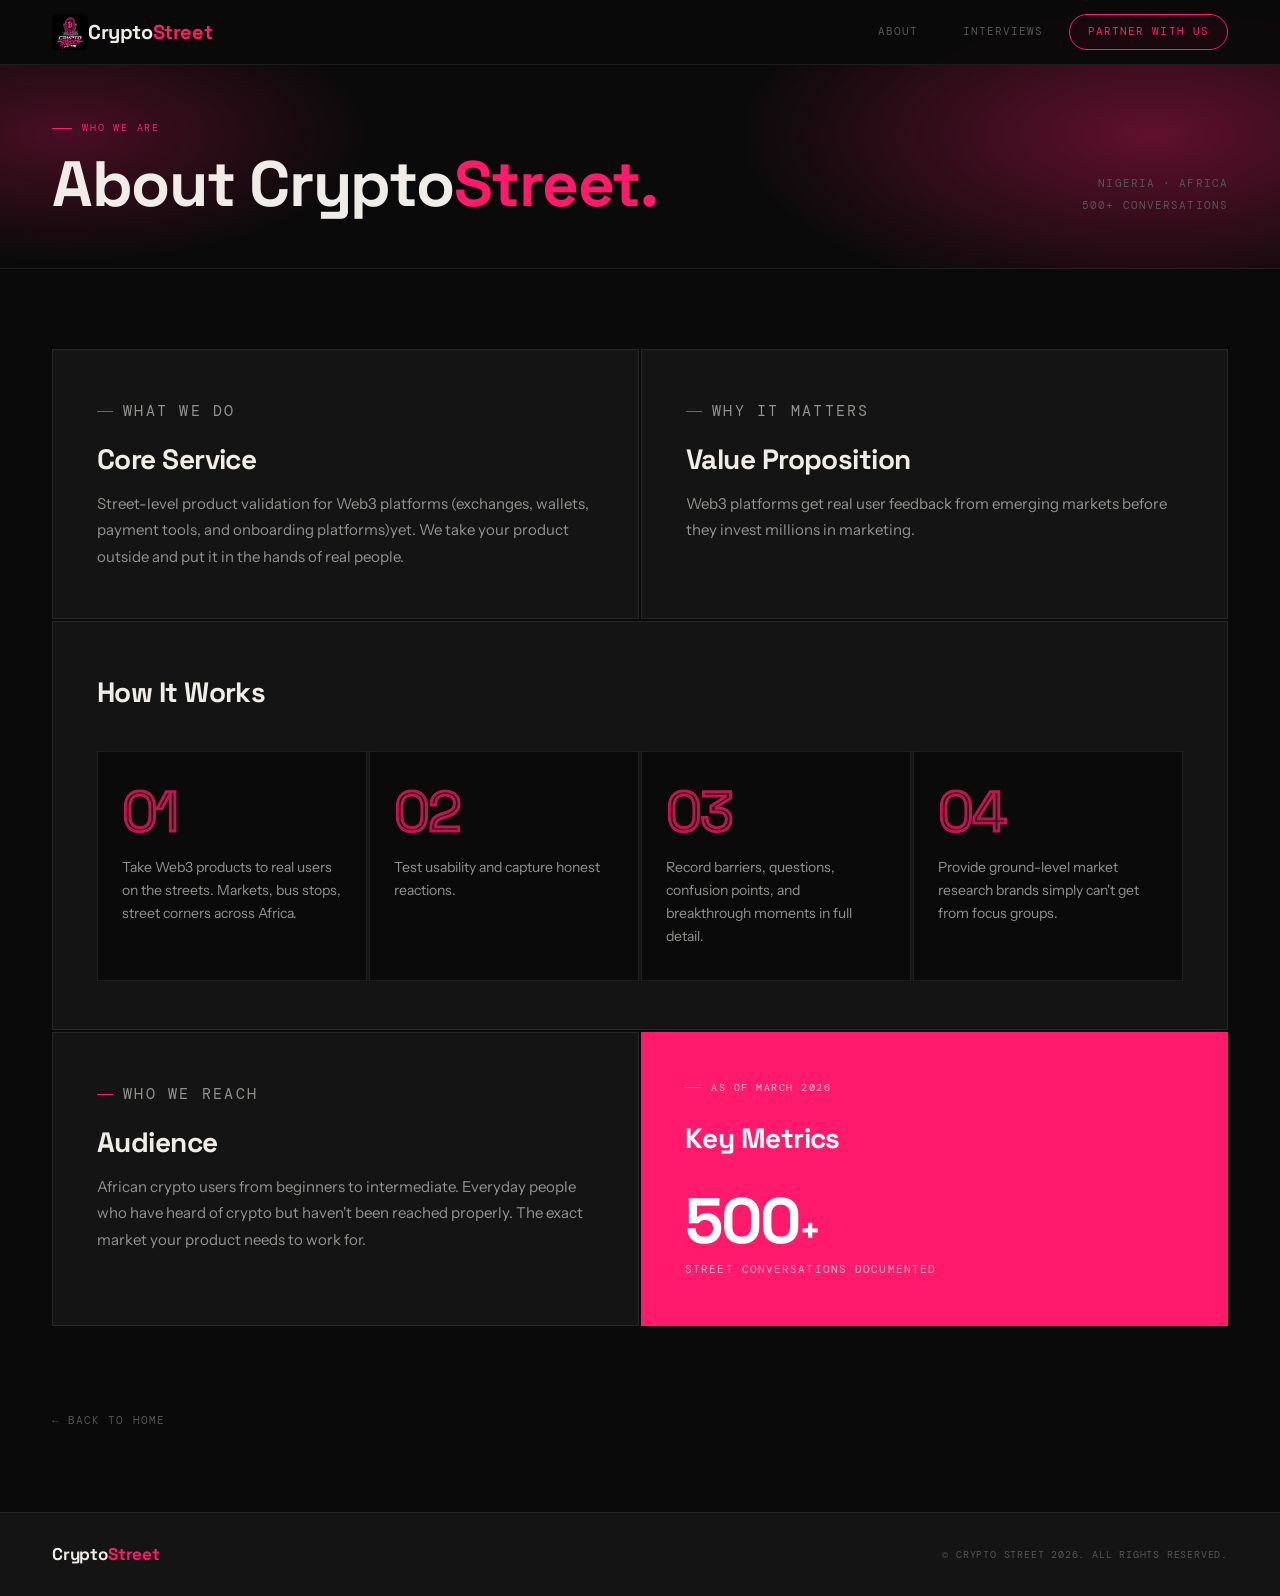
==== commit dacfa161: "Add files via upload" ====
--- a/about.html
+++ b/about.html
@@ -5,6 +5,7 @@
         <meta name="viewport" content="width=device-width, initial-scale=1.0">
         <title>About — Crypto Street</title>
         <link rel="stylesheet" href="styles.css">
+        <link rel="icon" type="image/jpeg" href="images/logo.jpg">
         <link href="https://fonts.googleapis.com/css2?family=Space+Grotesk:wght@600;700&family=DM+Mono:wght@400;500&family=Instrument+Sans:ital,wght@0,400;0,500;1,400&display=swap" rel="stylesheet">
     </head>
 
--- a/styles.css
+++ b/styles.css
@@ -69,7 +69,7 @@
 .why-card:hover{background:#1c1c1c;}
 .why-card::after{content:'';position:absolute;bottom:0;left:0;right:0;height:2px;background:var(--pink);transform:scaleX(0);transform-origin:left;transition:transform 0.3s;}
 .why-card:hover::after{transform:scaleX(1);}
-.why-num{font-family:var(--font-head);font-weight:700;font-size:64px;line-height:1;letter-spacing:-0.03em;color:transparent;-webkit-text-stroke:1px rgba(255,26,108,0.12);margin-bottom:20px;}
+.why-num{font-family:var(--font-head);font-weight:1500;font-size:64px;line-height:1;letter-spacing:-0.03em;color:transparent;-webkit-text-stroke:3px rgba(255, 26, 106, 0.74);margin-bottom:20px;}
 .why-card h5{font-family:var(--font-head);font-weight:700;font-size:18px;color:var(--text);margin-bottom:12px;}
 .why-card p{font-size:14px;color:var(--muted);line-height:1.7;}
 
@@ -119,7 +119,7 @@
 .how-steps{display:grid;grid-template-columns:repeat(4,1fr);gap:2px;}
 .how-step{background:var(--ink);border:1px solid var(--border);padding:32px 24px;transition:background 0.2s;}
 .how-step:hover{background:#111;}
-.how-step-num{font-family:var(--font-head);font-weight:700;font-size:56px;line-height:1;letter-spacing:-0.03em;color:transparent;-webkit-text-stroke:1px rgba(255,26,108,0.15);margin-bottom:16px;}
+.how-step-num{font-family:var(--font-head);font-weight:1500;font-size:56px;line-height:1;letter-spacing:-0.03em;color:transparent;-webkit-text-stroke:3px rgba(255, 26, 106, 0.74);margin-bottom:16px;}
 .how-step p{font-size:14px;line-height:1.65;color:rgba(240,237,232,0.6);}
 .how-step p b{display:block;font-family:var(--font-head);font-weight:700;font-size:15px;color:var(--text);margin-bottom:6px;}
 .about-bottom-grid{display:grid;grid-template-columns:1fr 1fr;gap:2px;margin-bottom:80px;}
@@ -137,8 +137,8 @@
 .interviews-hero h1{font-family:var(--font-head);font-weight:700;font-size:clamp(24px,3.5vw,48px);letter-spacing:-0.02em;line-height:1.1;color:var(--text);max-width:760px;}
 .interviews-hero h1 span{color:var(--pink);}
 .interviews-content{padding:80px 52px 0;}
-.interviews-featured{display:grid;grid-template-columns:1fr 1fr;gap:2px;margin-bottom:2px;}
-.interview-card{background:var(--card);border:1px solid var(--border);padding:40px 36px;display:flex;flex-direction:column;position:relative;overflow:hidden;transition:background 0.25s;text-decoration:none;color:inherit;}
+.interviews-featured{display:grid;grid-template-columns:1fr 1fr;gap:8px;margin-bottom:8px;}
+.interview-card{background:var(--card);border:1px solid var(--border);padding:40px 36px;display:flex;flex-direction:column;position:relative;overflow:hidden;transition:background 0.25s;text-decoration:none;color:inherit;  margin-bottom: 8px;}
 .interview-card:hover{background:#1a1a1a;}
 .interview-card::before{content:'';position:absolute;left:0;top:0;bottom:0;width:3px;background:var(--pink);transform:scaleY(0);transform-origin:bottom;transition:transform 0.3s;}
 .interview-card:hover::before{transform:scaleY(1);}
@@ -184,6 +184,15 @@
 .info-card.pink h4{color:#fff;}
 .info-card.pink p{color:rgba(255,255,255,0.7);}
 .info-card.pink .info-card-num{-webkit-text-stroke:1px rgba(255,255,255,0.2);}
+
+.interview-thumb {
+  width: 100%;
+  height: 200px;
+  object-fit: cover;
+  border-radius: 4px;
+  margin-bottom: 20px;
+  background: #1a1a1a;
+}
 
 @media(max-width:900px){
   .header{padding:0 24px;}
